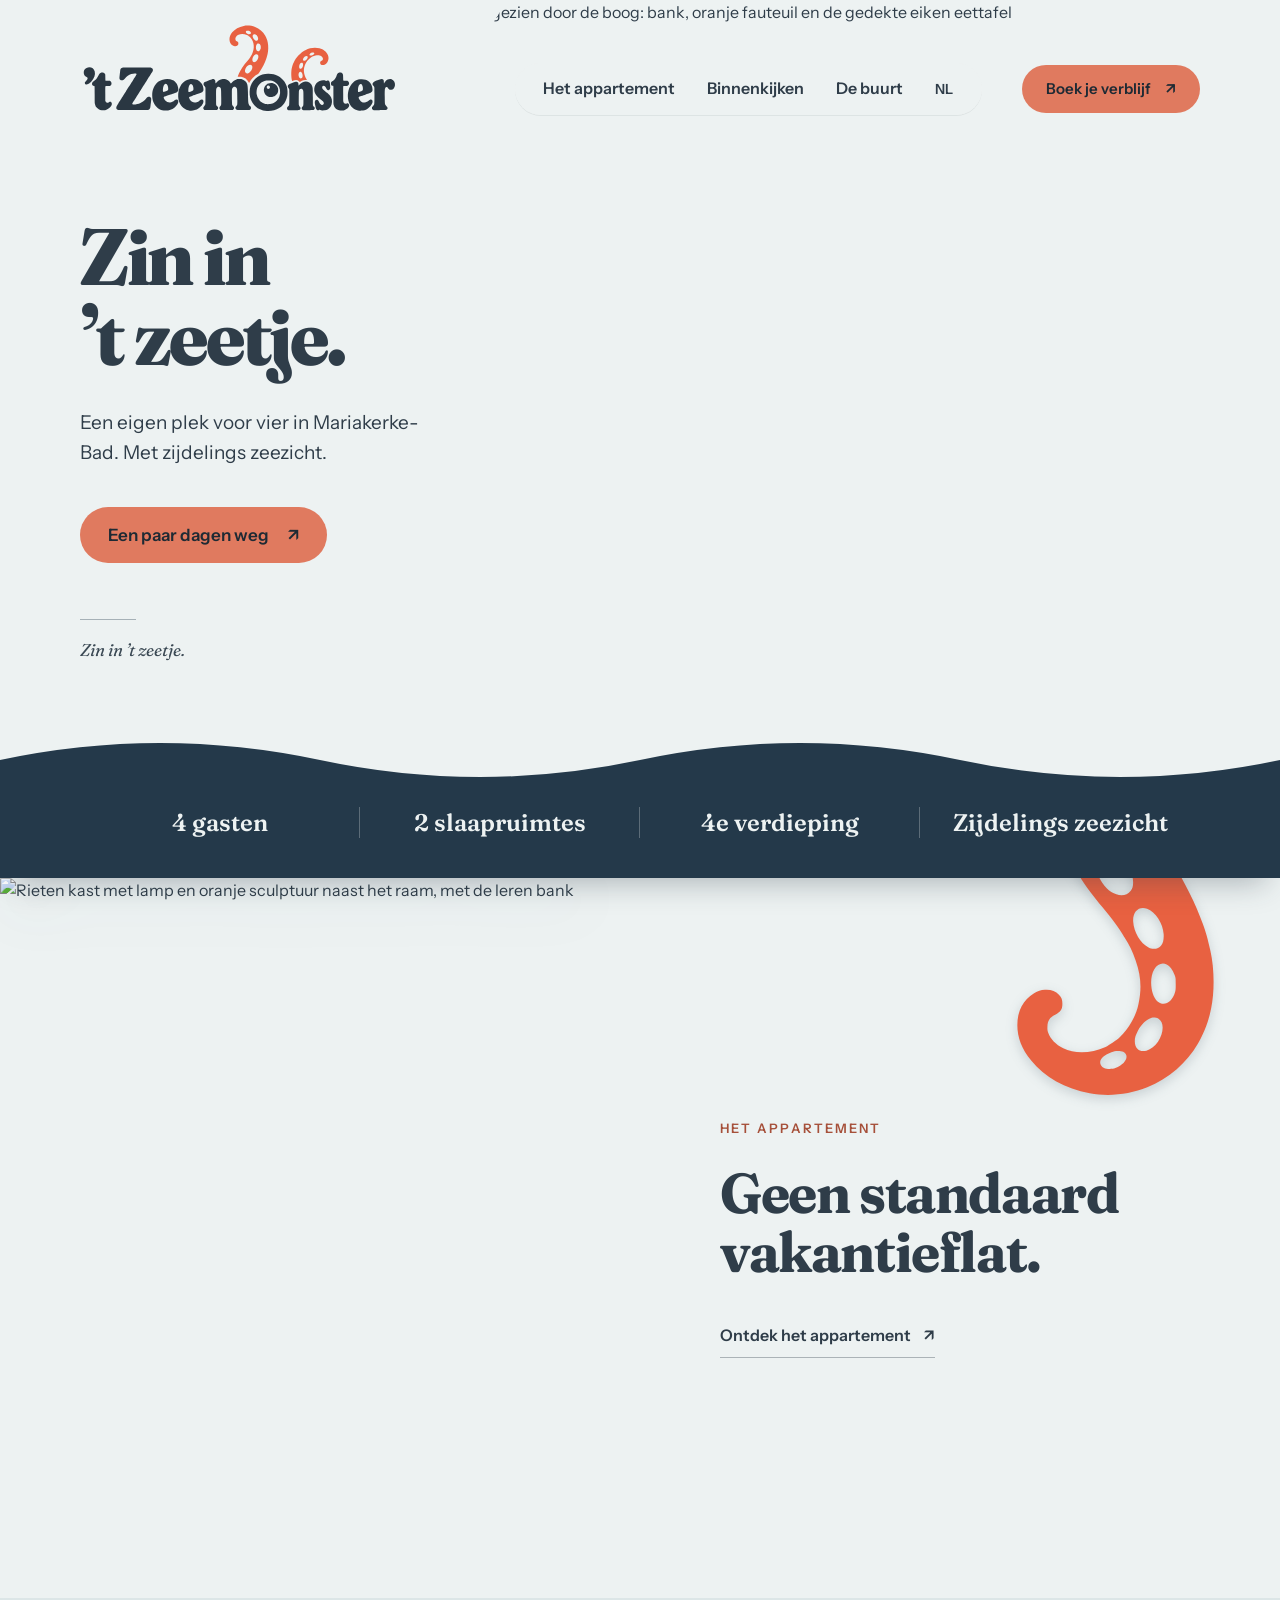
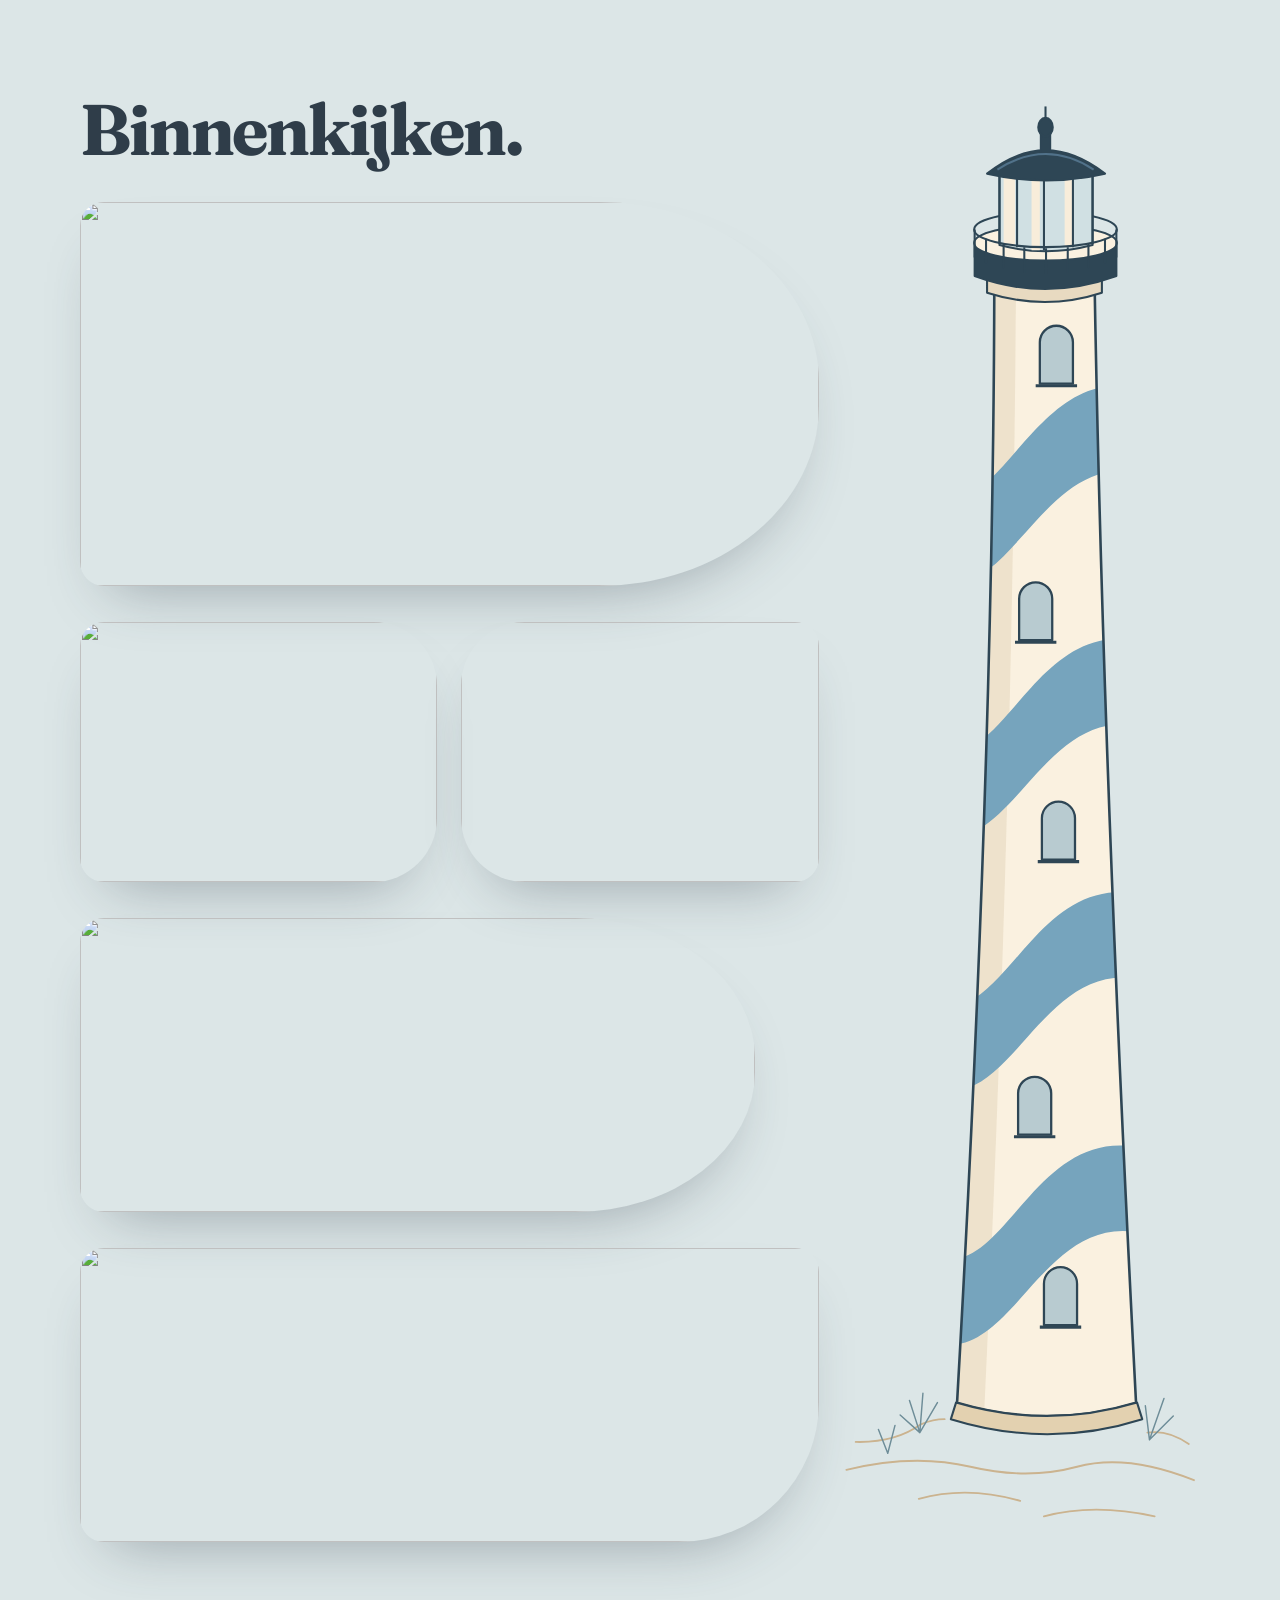
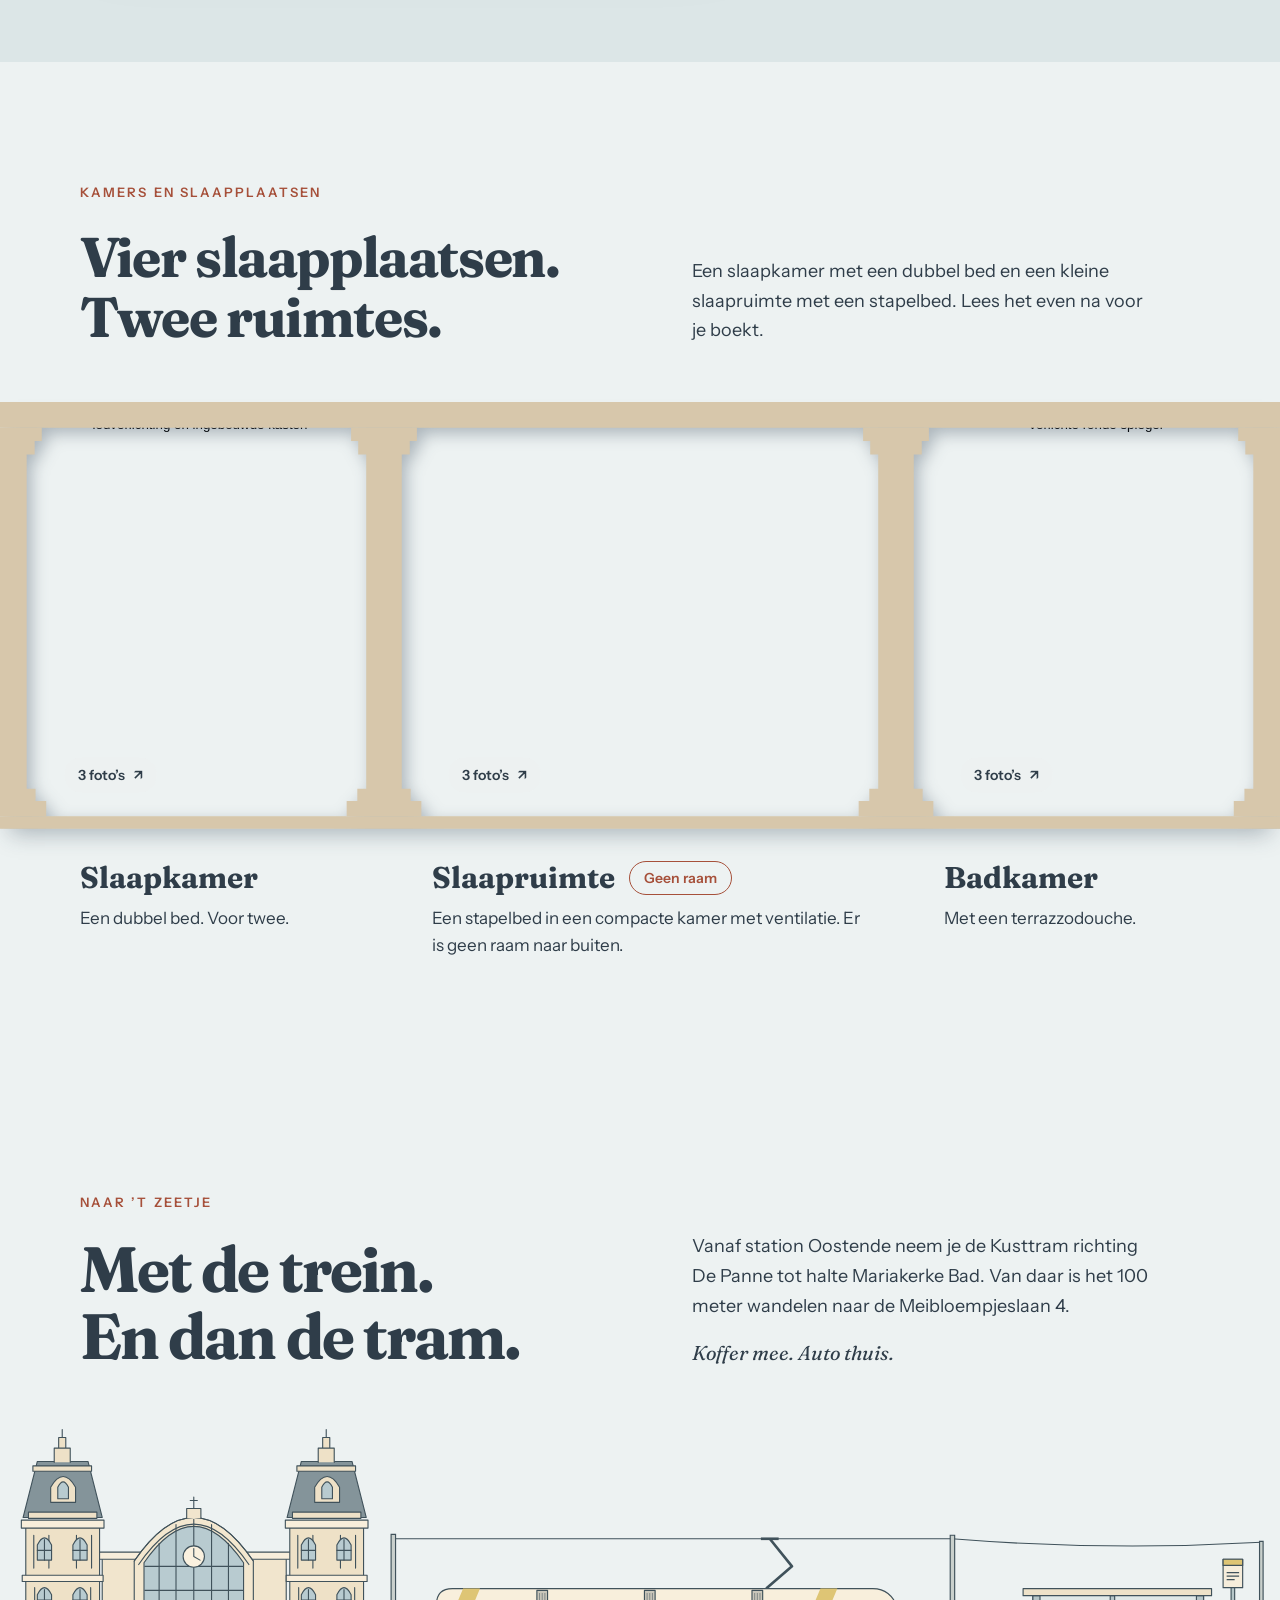
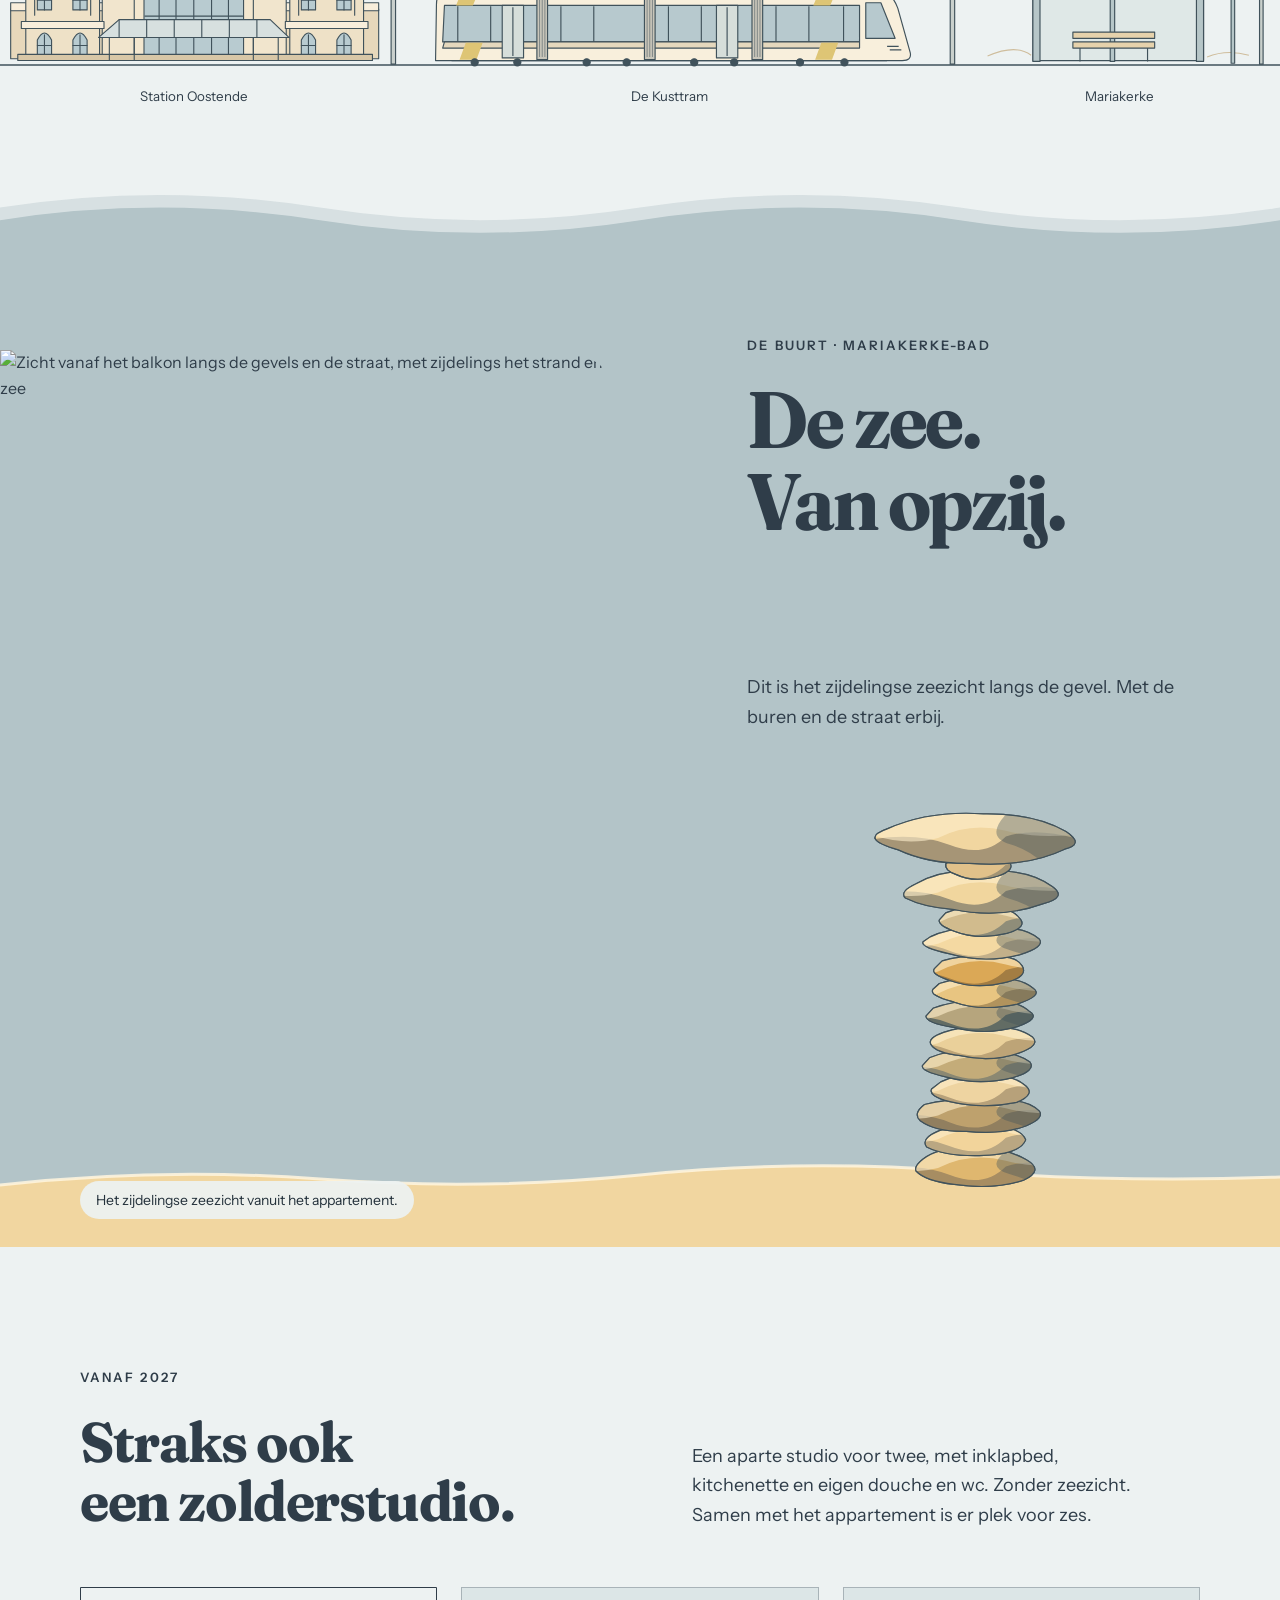
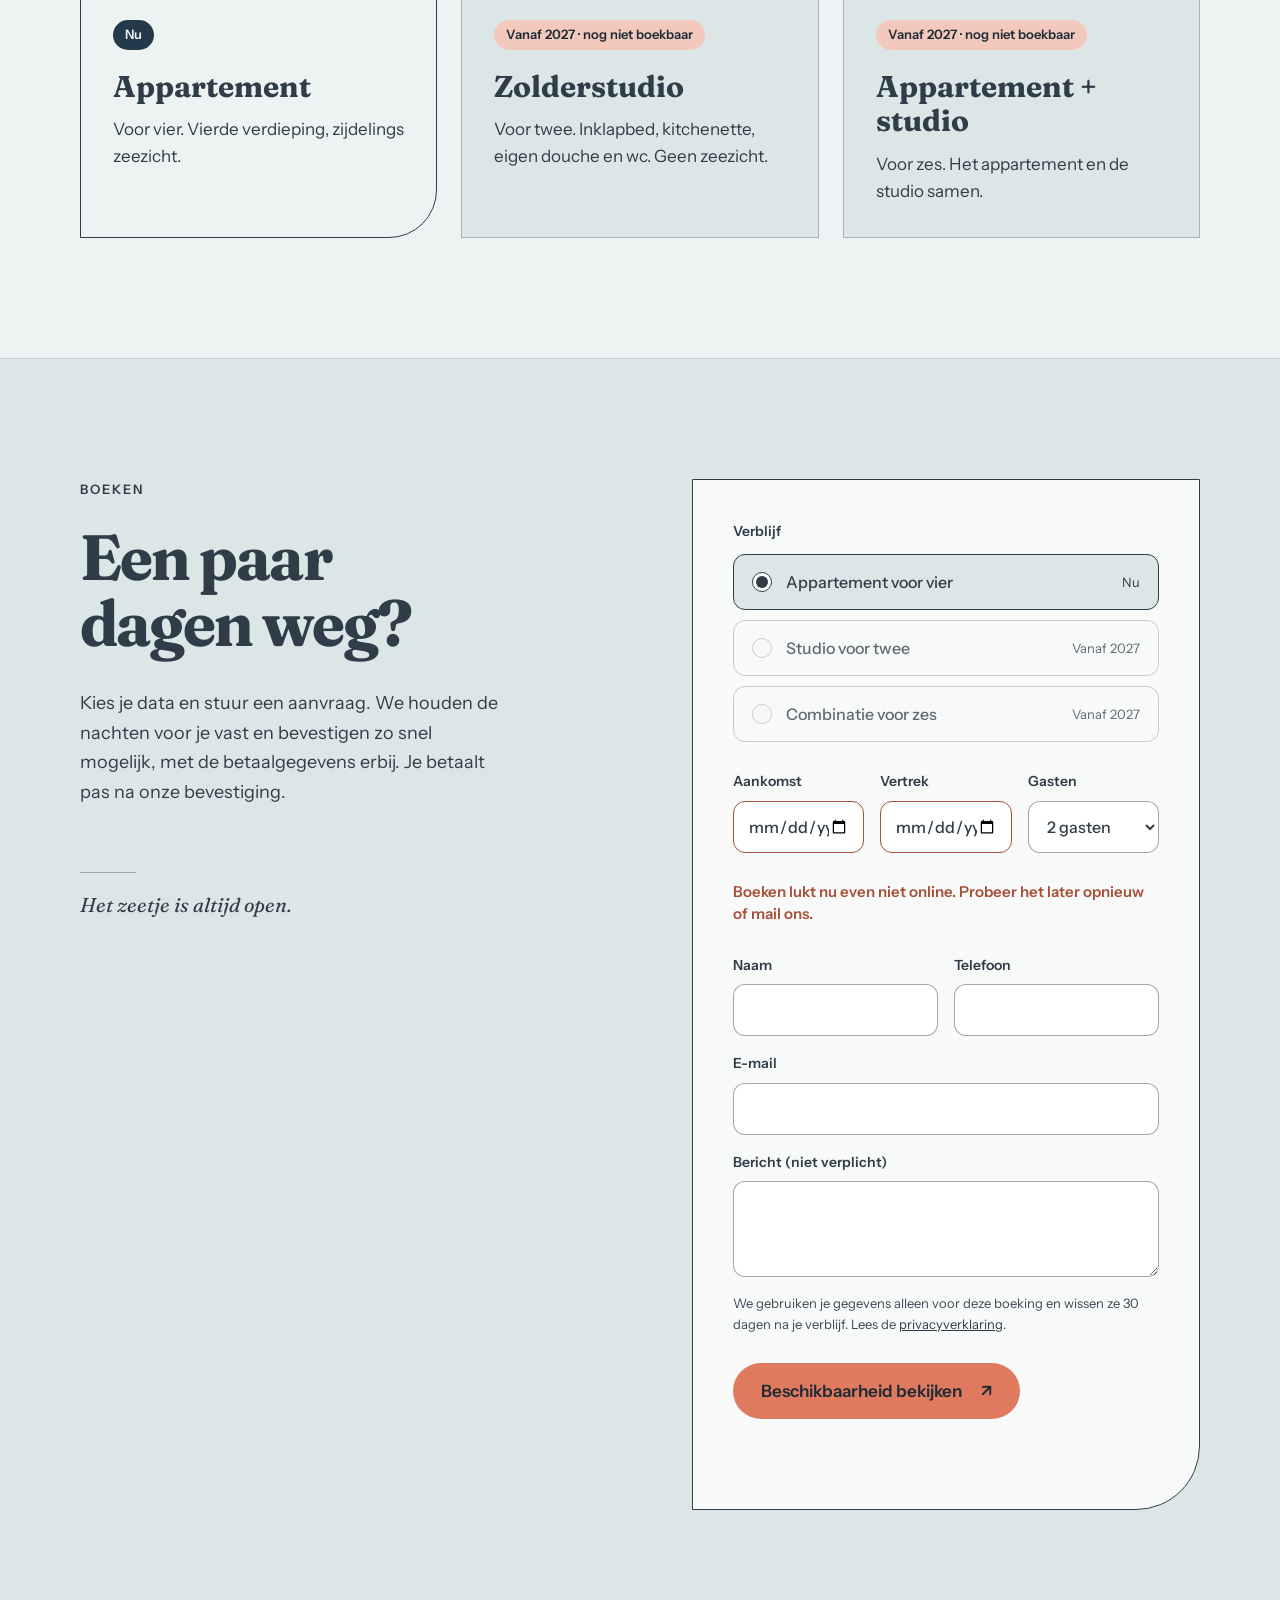
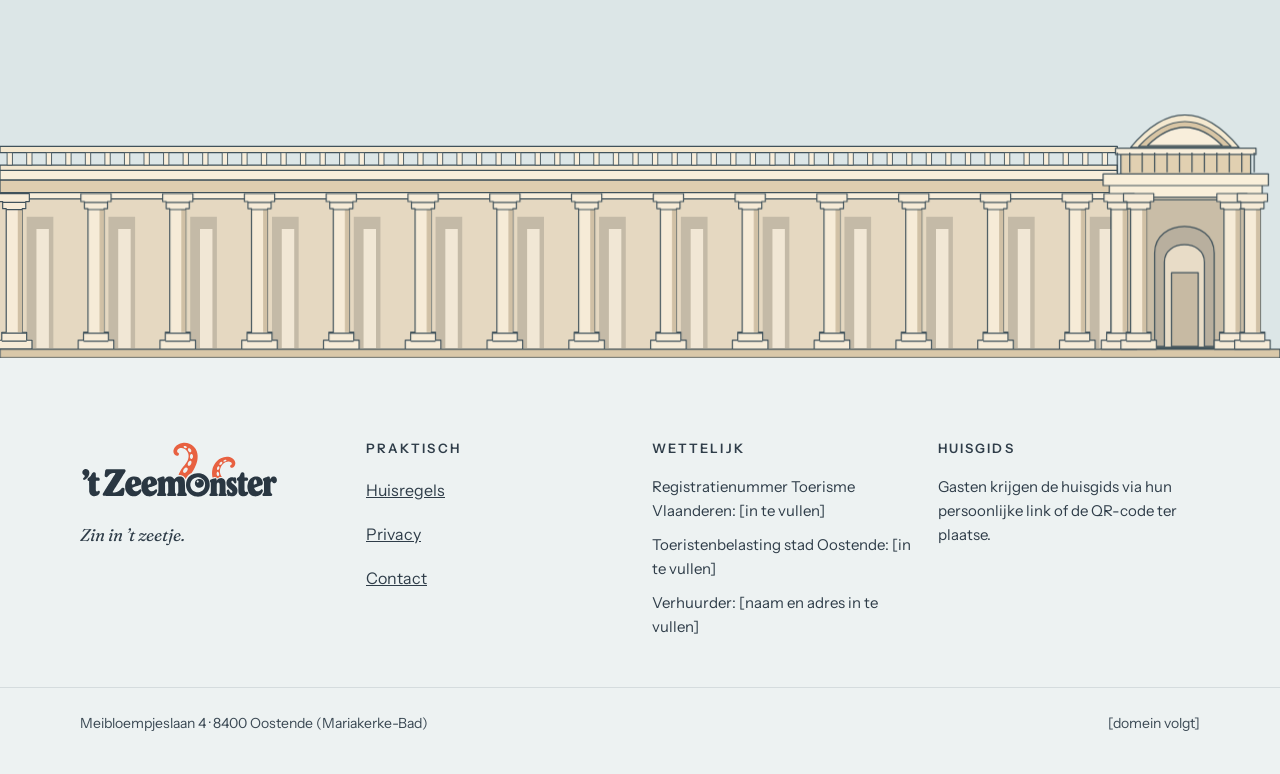
==== custom_components/gastpagina/site/index.html @ 5b937370 "feat: kanalenhub and website (v0.4) The bookings calendar becomes the single source of truth for eve" ====
<!doctype html>
<html lang="nl">
<head>
<meta charset="utf-8">
<meta name="viewport" content="width=device-width, initial-scale=1">
<title>’t Zeemonster · vakantieappartement in Mariakerke-Bad, Oostende</title>
<meta name="description" content="Een eigen plek voor vier in Mariakerke-Bad, met zijdelings zeezicht. Rechtstreeks boeken bij ’t Zeemonster.">
<link rel="icon" href="img/logo.svg" type="image/svg+xml">
<link rel="preload" href="fonts/fraunces.woff2" as="font" type="font/woff2" crossorigin>
<link rel="preload" href="fonts/instrument.woff2" as="font" type="font/woff2" crossorigin>
<link rel="stylesheet" href="css/site.css">
<script src="js/site.js" defer></script>
</head>
<body>
<div style="background: #EDF2F2; color: #2F3D49; font-family: 'Instrument Sans', 'Helvetica Neue', system-ui, sans-serif; font-size: 16px; line-height: 1.6; -webkit-font-smoothing: antialiased">
<svg width="0" height="0" style="position: absolute" aria-hidden="true"><defs><clipPath id="zm-curve" clipPathUnits="objectBoundingBox"><path d="M.15,0 H1 V1 H.47 C.33,1 .29,.85 .23,.70 C.18,.57 .08,.43 .08,.27 C.08,.15 .11,.07 .15,0Z"></path></clipPath><clipPath id="zm-curve-r" clipPathUnits="objectBoundingBox"><path d="M.85,0 H0 V1 H.53 C.67,1 .71,.85 .77,.70 C.82,.57 .92,.43 .92,.27 C.92,.15 .89,.07 .85,0Z"></path></clipPath></defs></svg>

<!-- NAVIGATIE -->
<header class="zm-wrap" style="position: relative; z-index: 3; max-width: 1440px; margin: 0 auto; box-sizing: border-box; height: 136px; padding: 0 80px; display: flex; align-items: center; justify-content: space-between; gap: 32px">
<a class="zm-logo" href="#top" aria-label="’t Zeemonster, naar boven" style="display: block; width: 320px; flex-shrink: 0"><img src="img/logo.svg" alt="’t Zeemonster" style="display: block; width: 100%; height: auto"></a>
<nav class="zm-nav" aria-label="Hoofdnavigatie" style="display: flex; align-items: center; gap: 40px; margin-top: 42px">
<div class="zm-nav-links" style="display: flex; align-items: center; gap: 32px; min-height: 52px; box-sizing: border-box; padding: 0 28px; border-radius: 999px; background: rgba(237,242,242,.94); box-shadow: 0 1px 0 rgba(47,61,73,.08); font-size: 16px; font-weight: 600">
<a href="#appartement" style="text-decoration: none">Het appartement</a>
<a href="#binnenkijken" style="text-decoration: none">Binnenkijken</a>
<a href="#buurt" style="text-decoration: none">De buurt</a>
<span aria-label="Taal: Nederlands" style="display: inline-flex; align-items: center; gap: 6px; font-size: 14px; letter-spacing: .04em">NL</span>
</div>
<a class="zm-btn" href="#boeken" style="display: inline-flex; align-items: center; gap: 14px; min-height: 48px; box-sizing: border-box; padding: 0 24px; border-radius: 999px; background: #E07A5F; color: #1E2A34; font-size: 15px; font-weight: 600; text-decoration: none; white-space: nowrap">Boek je verblijf <span aria-hidden="true">↗</span></a>
</nav>
</header>

<main id="top">
<!-- HERO -->
<section class="zm-hero" style="position: relative; max-width: 1440px; margin: -136px auto 0; min-height: 784px; display: flex; align-items: center; overflow: hidden">
<div class="zm-hero-photo zm-in" style="position: absolute; top: 0; right: 0; bottom: 0; width: 71%; clip-path: url(#zm-curve)">
<img data-spot="hero" data-mv="hero" class="zm-hero-peek zm-emerge" src="img/monster-piep.png" alt="" aria-hidden="true" style="position: absolute; z-index: 1; left: 64px; top: 50%; width: 78px; height: auto; filter: drop-shadow(0 6px 10px rgba(47,61,73,.35)); opacity: 1">
<img src="img/hero-leefruimte.jpg" alt="De leefruimte gezien door de boog: bank, oranje fauteuil en de gedekte eiken eettafel" style="display: block; width: 100%; height: 100%; object-fit: cover; object-position: 50% 58%">
</div>
<div class="zm-hero-copy zm-in2" style="position: relative; z-index: 1; width: 440px; box-sizing: content-box; padding: 136px 0 40px 80px; display: flex; flex-direction: column; align-items: flex-start">
<h1 style="margin: 0; font-family: 'Fraunces', Georgia, serif; font-variation-settings: 'SOFT' 30, 'WONK' 0; font-weight: 800; font-size: 80px; line-height: 1; letter-spacing: -0.03em; text-wrap: balance">Zin in<br>’t zeetje.</h1>
<p style="margin: 32px 0 0; max-width: 340px; font-size: 19px; line-height: 1.55; text-wrap: pretty">Een eigen plek voor vier in Mariakerke-Bad. Met zijdelings zeezicht.</p>
<a class="zm-btn" href="#boeken" style="margin-top: 40px; display: inline-flex; align-items: center; gap: 18px; min-height: 56px; box-sizing: border-box; padding: 0 28px; border-radius: 999px; background: #E07A5F; color: #1E2A34; font-size: 17px; font-weight: 600; text-decoration: none">Een paar dagen weg <span aria-hidden="true">↗</span></a>
<div style="margin-top: 56px; display: flex; flex-direction: column; gap: 16px">
<div aria-hidden="true" style="width: 56px; height: 1px; background: #24394A; opacity: .35"></div>
<p style="margin: 0; font-family: 'Fraunces', Georgia, serif; font-style: italic; font-size: 17px; color: #3B4954">Zin in ’t zeetje.</p>
</div>
</div>
</section>

<!-- FEITENRIJ -->
<div style="position: relative; z-index: 2; margin-top: -64px">
<svg aria-hidden="true" viewBox="0 0 1440 72" preserveAspectRatio="none" style="display: block; width: 100%; height: 72px; overflow: hidden"><g class="zm-wave"><path d="M0,40 Q180,6 360,40 T720,40 T1080,40 T1440,40 T1800,40 T2160,40 T2520,40 T2880,40 V72 H0 Z" fill="#24394A"></path></g></svg>
<div style="background: #24394A; color: #EDF2F2; margin-top: -1px; box-shadow: 0 18px 30px -14px rgba(47,61,73,.35)">
<ul class="zm-wrap zm-facts" aria-label="Kort" style="list-style: none; margin: 0 auto; max-width: 1440px; box-sizing: border-box; padding: 16px 80px 40px; display: grid; grid-template-columns: repeat(4, minmax(0, 1fr)); font-family: 'Fraunces', Georgia, serif; font-variation-settings: 'SOFT' 30, 'WONK' 0; font-size: 24px; font-weight: 600; line-height: 1.3">
<li style="text-align: center; border-right: 1px solid rgba(237,242,242,.28)">4 gasten</li>
<li style="text-align: center; border-right: 1px solid rgba(237,242,242,.28)">2 slaapruimtes</li>
<li style="text-align: center; border-right: 1px solid rgba(237,242,242,.28)">4e verdieping</li>
<li style="text-align: center">Zijdelings zeezicht</li>
</ul>
</div>
</div>

<!-- APPARTEMENT -->
<section id="appartement" class="zm-split" style="position: relative; max-width: 1440px; margin: 0 auto; min-height: 720px; display: flex; align-items: center; justify-content: flex-end; overflow: hidden">
<svg class="zm-tent" aria-hidden="true" viewBox="559.5 26.2 148.2 220.9" style="position: absolute; z-index: 1; top: -78px; right: 64px; width: 200px; height: auto; overflow: visible; filter: drop-shadow(0 4px 6px rgba(36,57,74,.18))"><g transform="translate(0 273.3) scale(1 -1)"><path fill="#E86141" fill-rule="evenodd" d="M632.39 243.29C626.74 232.04 616.60 224.53 604.12 222.37C601.84 221.97 594.23 221.81 592.96 222.13C592.54 222.23 592.19 222.15 591.93 221.89C590.80 220.76 597.46 205.71 603.70 195.25C609.61 185.37 614.73 178.28 624.38 166.62C630.01 159.83 635.94 151.85 638.25 148.00C639.12 146.56 640.13 144.92 640.51 144.36C643.26 140.33 645.87 134.83 648.16 128.25C652.11 116.89 652.72 107.62 650.26 95.88C648.37 86.81 643.33 77.89 636.36 71.27C634.22 69.24 628.51 65.34 625.88 64.11C615.35 59.20 603.06 58.81 594.51 63.10C588.96 65.89 584.89 70.11 583.36 74.63C582.76 76.42 582.70 76.90 582.80 79.25C582.99 83.74 584.44 85.96 588.51 88.01C592.61 90.06 593.87 91.98 593.87 96.12C593.88 99.14 593.32 100.57 591.30 102.78C588.80 105.51 585.52 106.67 580.94 106.44C577.74 106.27 575.81 105.68 572.89 103.95C564.84 99.17 560.50 90.87 560.50 80.23C560.50 71.06 563.76 62.72 570.77 54.00C580.75 41.57 595.89 33.11 614.12 29.77C628.12 27.22 643.49 28.80 656.75 34.17C672.59 40.58 686.20 52.28 694.24 66.39C699.33 75.33 702.11 82.74 704.12 92.75C706.74 105.79 706.48 122.70 703.47 135.85C701.28 145.38 700.37 148.58 697.83 155.61C692.39 170.67 685.56 184.41 674.51 202.50C669.28 211.07 670.07 210.16 666.09 212.24C655.93 217.57 648.65 224.00 641.07 234.38C639.25 236.86 638.43 238.22 635.39 243.81C634.12 246.15 633.80 246.09 632.39 243.29ZM631.45 208.50C634.51 207.30 636.56 205.73 639.02 202.68C644.27 196.18 646.31 191.50 646.29 186.00C646.27 183.10 645.86 181.65 644.54 179.90C639.81 173.63 629.27 176.57 623.41 185.79C619.54 191.88 617.83 198.07 618.78 202.55C620.03 208.45 625.27 210.90 631.45 208.50ZM656.61 166.51C662.78 164.38 668.44 155.68 668.92 147.58C669.33 140.73 666.72 136.91 661.61 136.88C659.78 136.88 659.43 136.96 657.72 137.80C651.73 140.76 646.81 149.05 646.33 157.00C645.88 164.34 650.50 168.61 656.61 166.51ZM671.16 125.26C673.52 124.22 675.50 121.57 677.03 117.38C677.84 115.16 677.85 115.06 677.86 110.75C677.87 107.15 677.79 106.09 677.40 104.75C675.11 96.97 669.22 93.82 664.40 97.79C659.39 101.92 657.99 115.08 661.88 121.50C664.23 125.38 667.68 126.78 671.16 125.26ZM664.87 85.14C672.32 80.78 666.14 63.990 656.12 61.38C650.93 60.03 647.20 63.35 647.56 68.98C647.71 71.29 648.12 72.54 649.94 76.25C652.16 80.77 656.51 84.86 660.07 85.77C661.50 86.14 663.65 85.86 664.87 85.14ZM638.94 60.53C644.01 57.94 640.89 51.49 633.12 48.50C630.77 47.59 626.65 47.62 624.72 48.57C620.98 50.40 620.91 54.49 624.57 57.22C626.79 58.88 631.03 60.69 633.62 61.09C635.21 61.33 637.93 61.05 638.94 60.53Z"></path></g></svg>
<figure class="zm-split-photo" style="position: absolute; top: 0; left: 0; bottom: 0; width: 62%; margin: 0; filter: drop-shadow(16px 8px 28px rgba(47,61,73,.22))">
<img src="img/appartement-rieten-kast.jpg" alt="Rieten kast met lamp en oranje sculptuur naast het raam, met de leren bank" style="display: block; width: 100%; height: 100%; object-fit: cover; object-position: 30% 50%; clip-path: url(#zm-curve-r)">
</figure>
<div class="zm-split-copy" style="position: relative; z-index: 1; width: 480px; box-sizing: content-box; padding: 120px 80px 120px 0; display: flex; flex-direction: column; align-items: flex-start">
<p style="margin: 0 0 24px; font-size: 13px; font-weight: 600; letter-spacing: .16em; text-transform: uppercase; color: #A6503A">Het appartement</p>
<h2 style="margin: 0; font-family: 'Fraunces', Georgia, serif; font-variation-settings: 'SOFT' 30, 'WONK' 0; font-weight: 700; font-size: 56px; line-height: 1.06; letter-spacing: -0.025em">Geen standaard<br>vakantieflat.</h2>
<a class="zm-link" href="#slapen" style="margin-top: 32px; display: inline-flex; align-items: center; gap: 12px; min-height: 44px; font-size: 16px; font-weight: 600; text-decoration: none; border-bottom: 1px solid rgba(47,61,73,.35)">Ontdek het appartement <span aria-hidden="true">↗</span></a>
</div>
</section>

<!-- BINNENKIJKEN -->
<section id="binnenkijken" style="position: relative; background: #DCE6E7">
<div class="zm-wrap" style="max-width: 1440px; margin: 0 auto; box-sizing: border-box; padding: 96px 80px 120px">
<div class="zm-g12" style="display: grid; grid-template-columns: repeat(12, minmax(0, 1fr)); gap: 24px; align-items: start">
<div style="grid-column: span 8; display: flex; flex-direction: column; gap: 36px">
<h2 style="margin: 0; font-family: 'Fraunces', Georgia, serif; font-variation-settings: 'SOFT' 30, 'WONK' 0; font-weight: 700; font-size: min(80px, 5.6vw); line-height: 1; letter-spacing: -0.03em">Binnenkijken.</h2>
<figure style="margin: 0;">
<button type="button" class="zm-ph" data-set="gal" data-photo="0" aria-label="Open de volledige foto: Aan tafel, met de keuken erbij" style="display: block; width: 100%; padding: 0; border: 0; background: none; cursor: zoom-in; overflow: hidden; border-radius: 24px 220px 220px 24px / 24px 180px 180px 24px; box-shadow: 0 30px 60px -30px rgba(47,61,73,.4)"><img src="img/tafel-keuken.jpg" alt="" loading="lazy" style="display: block; width: 100%; height: min(432px, 30vw); object-fit: cover; object-position: 50% 55%"></button>
</figure>
<div class="zm-two" style="display: grid; grid-template-columns: repeat(2, minmax(0, 1fr)); gap: 24px">
<figure style="margin: 0;">
<button type="button" class="zm-ph" data-set="gal" data-photo="2" aria-label="Open de volledige foto: De zithoek, met de oranje fauteuil" style="display: block; width: 100%; padding: 0; border: 0; background: none; cursor: zoom-in; overflow: hidden; border-radius: 24px 64px 64px 24px; box-shadow: 0 30px 60px -30px rgba(47,61,73,.4)"><img src="img/zithoek.jpg" alt="" loading="lazy" style="display: block; width: 100%; height: min(292px, 20.3vw); object-fit: cover; object-position: 35% 60%"></button>
</figure>
<figure style="margin: 0;">
<button type="button" class="zm-ph" data-set="gal" data-photo="1" aria-label="Open de volledige foto: Het kookeiland" style="display: block; width: 100%; padding: 0; border: 0; background: none; cursor: zoom-in; overflow: hidden; border-radius: 64px 24px 24px 64px; box-shadow: 0 30px 60px -30px rgba(47,61,73,.4)"><img src="img/kookeiland.jpg" alt="" loading="lazy" style="display: block; width: 100%; height: min(292px, 20.3vw); object-fit: cover; object-position: 50% 60%"></button>
</figure>
</div>
<figure style="margin: 0;margin-right: 64px">
<button type="button" class="zm-ph" data-set="gal" data-photo="3" aria-label="Open de volledige foto: Het duin staat op de tv. Niet achter het raam." style="display: block; width: 100%; padding: 0; border: 0; background: none; cursor: zoom-in; overflow: hidden; border-radius: 24px 180px 180px 24px / 24px 140px 140px 24px; box-shadow: 0 30px 60px -30px rgba(47,61,73,.4)"><img src="img/tv-duin.jpg" alt="" loading="lazy" style="display: block; width: 100%; height: min(332px, 23vw); object-fit: cover; object-position: 45% 55%"></button>
</figure>
<figure style="margin: 0;">
<button type="button" class="zm-ph" data-set="gal" data-photo="4" aria-label="Open de volledige foto: De leefruimte in één keer" style="display: block; width: 100%; padding: 0; border: 0; background: none; cursor: zoom-in; overflow: hidden; border-radius: 24px 24px 140px 24px; box-shadow: 0 30px 60px -30px rgba(47,61,73,.4)"><img src="img/leefruimte.jpg" alt="" loading="lazy" style="display: block; width: 100%; height: min(332px, 23vw); object-fit: cover; object-position: 50% 60%"></button>
</figure>
</div>
<div class="zm-nelle" data-spot="nelle" style="grid-column: 9 / span 4; width: 100%; align-self: stretch; display: flex; justify-content: center">
<svg viewBox="0 0 360 1400" role="img" aria-labelledby="ln-t ln-d" style="display: block; height: 100%; width: auto; max-width: none; flex-shrink: 0">
<title id="ln-t">Lange Nelle met een piepend Zeemonster</title>
<desc id="ln-d">Een geïllustreerde ivoorwitte vuurtoren met blauwe golvende banden. Een monster zonder tentakels piept afwisselend op vier hoogtes achter de toren vandaan.</desc>
<defs>
<path id="ln-shaft" d="M154 186Q153 650 118 1265Q206 1291 291 1265Q259 650 251 186Z"></path>
<clipPath id="ln-win-0"><path d="M198.0 280.0V240.0a16.0 16.0 0 0 1 32 0V280.0z"></path></clipPath><clipPath id="ln-win-1"><path d="M178.0 528.0V488.0a16.0 16.0 0 0 1 32 0V528.0z"></path></clipPath><clipPath id="ln-win-2"><path d="M200.0 740.0V700.0a16.0 16.0 0 0 1 32 0V740.0z"></path></clipPath><clipPath id="ln-win-3"><path d="M177.0 1006.0V966.0a16.0 16.0 0 0 1 32 0V1006.0z"></path></clipPath><clipPath id="ln-win-4"><path d="M202.0 1190.0V1150.0a16.0 16.0 0 0 1 32 0V1190.0z"></path></clipPath><clipPath id="ln-towerclip"><use href="#ln-shaft"></use></clipPath>
<g id="ln-monster"><path d="M-23 25c-9-14-8-35 4-46C-6-32 14-29 25-17c11 13 10 31 3 43-8 6-13-2-20 1-7 3-11-3-18-1-5 3-10 3-13-1z" fill="#2e414c"></path><g class="ln-eye"><ellipse cx="-8" cy="-5" rx="9" ry="11" fill="#f8f0e1"></ellipse><ellipse cx="12" cy="-7" rx="9.5" ry="11.5" fill="#f8f0e1"></ellipse><ellipse cx="-4" cy="-4" rx="3.8" ry="5.2" fill="#2e414c"></ellipse><ellipse cx="16" cy="-6" rx="3.8" ry="5.2" fill="#2e414c"></ellipse><circle cx="-3" cy="-6" r="1.3" fill="white"></circle><circle cx="17" cy="-8" r="1.3" fill="white"></circle></g></g>
</defs>
<use href="#ln-shaft" fill="#faf1e0"></use>
<g clip-path="url(#ln-towerclip)">
<path d="M148 180Q149 700 117 1280h27Q172 690 175 180Z" fill="#e9dbc2" opacity=".65"></path>
<path d="M100 390C162 408 191 272 285 282L290 365C200 352 171 488 100 473Z" fill="#76a4bd"></path><path d="M100 635C162 653 191 517 285 527L290 610C200 597 171 733 100 718Z" fill="#76a4bd"></path><path d="M100 880C162 898 191 762 285 772L290 855C200 842 171 978 100 963Z" fill="#76a4bd"></path><path d="M100 1125C162 1143 191 1007 285 1017L290 1100C200 1087 171 1223 100 1208Z" fill="#76a4bd"></path></g>
<use href="#ln-shaft" fill="none" stroke="#2e4655" stroke-width="2.5"></use>
<g><path d="M198.0 280.0V240.0a16.0 16.0 0 0 1 32 0V280.0z" fill="#b8cbd0"></path><path d="M178.0 528.0V488.0a16.0 16.0 0 0 1 32 0V528.0z" fill="#b8cbd0"></path><path d="M200.0 740.0V700.0a16.0 16.0 0 0 1 32 0V740.0z" fill="#b8cbd0"></path><path d="M177.0 1006.0V966.0a16.0 16.0 0 0 1 32 0V1006.0z" fill="#b8cbd0"></path><path d="M202.0 1190.0V1150.0a16.0 16.0 0 0 1 32 0V1190.0z" fill="#b8cbd0"></path></g><g data-mv="nelle" style="opacity: 0"><g clip-path="url(#ln-win-0)"><g transform="translate(214 278.0)"><g class="ln-wpeek ln-w0"><g transform="translate(0 -14) scale(.5)"><use href="#ln-monster"></use></g></g></g></g><g clip-path="url(#ln-win-1)"><g transform="translate(194 526.0)"><g class="ln-wpeek ln-w1"><g transform="translate(0 -14) scale(.5)"><use href="#ln-monster"></use></g></g></g></g><g clip-path="url(#ln-win-2)"><g transform="translate(216 738.0)"><g class="ln-wpeek ln-w2"><g transform="translate(0 -14) scale(.5)"><use href="#ln-monster"></use></g></g></g></g><g clip-path="url(#ln-win-3)"><g transform="translate(193 1004.0)"><g class="ln-wpeek ln-w3"><g transform="translate(0 -14) scale(.5)"><use href="#ln-monster"></use></g></g></g></g><g clip-path="url(#ln-win-4)"><g transform="translate(218 1188.0)"><g class="ln-wpeek ln-w4"><g transform="translate(0 -14) scale(.5)"><use href="#ln-monster"></use></g></g></g></g></g><g fill="none" stroke="#2e4655" stroke-width="2.2" stroke-linejoin="round"><path d="M198.0 280.0V240.0a16.0 16.0 0 0 1 32 0V280.0z"></path><path d="M194.0 282.0h40" stroke-width="3"></path><path d="M178.0 528.0V488.0a16.0 16.0 0 0 1 32 0V528.0z"></path><path d="M174.0 530.0h40" stroke-width="3"></path><path d="M200.0 740.0V700.0a16.0 16.0 0 0 1 32 0V740.0z"></path><path d="M196.0 742.0h40" stroke-width="3"></path><path d="M177.0 1006.0V966.0a16.0 16.0 0 0 1 32 0V1006.0z"></path><path d="M173.0 1008.0h40" stroke-width="3"></path><path d="M202.0 1190.0V1150.0a16.0 16.0 0 0 1 32 0V1190.0z"></path><path d="M198.0 1192.0h40" stroke-width="3"></path></g>
<g stroke="#2e4655" stroke-width="2" stroke-linejoin="round">
<path d="M147 177Q203 195 258 177v15q-55 18-111 0Z" fill="#e8dac1"></path>
<path d="M135 147Q204 164 272 147v29q-69 25-137 0Z" fill="#2e4655"></path>
<ellipse cx="203.5" cy="144" rx="69" ry="17" fill="#faf1e0"></ellipse>
<path d="M159 77h90v69q-45 12-90 0z" fill="#d0e0e3"></path>
<path d="M163 80h11v66h-11zM190 80h8v71h-8zM222 80h8v68h-8z" fill="#f8edda" stroke="none"></path>
<path d="M159 78v67M176 78v70M202 78v73M230 78v70M249 78v67" fill="none"></path>
<path d="M147 77Q203 32 261 77q-57 13-114 0Z" fill="#2e4655"></path>
<path d="M157 73Q204 43 250 73" fill="none" stroke="#51728a"></path>
<path d="M199 57V37h9v20" fill="#2e4655"></path>
<ellipse cx="203.5" cy="32" rx="7" ry="9" fill="#2e4655"></ellipse>
<path d="M203.5 24V12" fill="none"></path>
<path d="M134.5 131a69 17 0 0 0 138 0M134.5 131A69 17 0 0 1 159 118M249 118.2A69 17 0 0 1 272.5 131" fill="none"></path><path d="M135 131v27M146 140v24M163 145v24M183 148v25M204 149v25M225 148v25M245 145v24M261 140v24M272 131v27" fill="none"></path>
<path d="M117 1265q88 26 175 0l5 16q-91 29-185 0z" fill="#e3d1b0"></path>
</g>
<g fill="none" stroke="#cbb38f" stroke-width="1.8" stroke-linecap="round">
<path d="M20 1303q38 1 63-17q12-5 23-5M302 1294q20-3 40 11M11 1330q65-16 120-3t103 0 113 13M81 1358q47-13 98 2M202 1375q48-13 107 0"></path>
</g>
<g fill="none" stroke="#6e8d98" stroke-width="1.4" stroke-linecap="round">
<path d="M82 1294l-10-31m10 31 3-38m-3 38 17-29m-17 29-19-17M304 1301l-4-33m4 33 14-40m-14 40 23-23M51 1314l-9-23m9 23 7-27"></path>
</g>
</svg>
</div>
</div>
</div>
<div class="zm-viewer" role="dialog" aria-modal="true" aria-label="Fotoviewer" hidden style="position: fixed; inset: 0; z-index: 50; background: rgba(36,47,57,.96); color: #EDF2F2; display: flex; flex-direction: column; box-sizing: border-box; padding: 32px 80px 40px; gap: 20px">
<div style="display: flex; justify-content: space-between; align-items: center; gap: 16px">
<p data-viewer="n" style="margin: 0; font-size: 14px; letter-spacing: .04em"></p>
<button type="button" data-viewer="close" style="min-height: 44px; padding: 0 20px; border: 1px solid rgba(237,242,242,.5); border-radius: 999px; background: transparent; color: #EDF2F2; font: 600 14px 'Instrument Sans', system-ui, sans-serif; cursor: pointer">Sluiten ✕</button>
</div>
<div style="flex: 1; min-height: 0; display: flex; align-items: center; justify-content: center">
<img data-viewer="img" src="data:," alt="" style="display: block; max-width: 100%; max-height: 100%; object-fit: contain">
</div>
<div style="display: flex; justify-content: space-between; align-items: center; gap: 16px">
<button type="button" data-viewer="prev" aria-label="Vorige foto" style="min-width: 44px; min-height: 44px; border: 1px solid rgba(237,242,242,.5); border-radius: 999px; background: transparent; color: #EDF2F2; font-size: 18px; cursor: pointer">←</button>
<p data-viewer="cap" style="margin: 0; font-family: 'Fraunces', Georgia, serif; font-size: 20px; text-align: center"></p>
<button type="button" data-viewer="next" aria-label="Volgende foto" style="min-width: 44px; min-height: 44px; border: 1px solid rgba(237,242,242,.5); border-radius: 999px; background: transparent; color: #EDF2F2; font-size: 18px; cursor: pointer">→</button>
</div>
</div>
</section>

<!-- SLAPEN -->
<section id="slapen" class="zm-wrap" style="max-width: 1440px; margin: 0 auto; box-sizing: border-box; padding: 120px 80px">
<div style="display: grid; grid-template-columns: repeat(auto-fit, minmax(min(400px, 100%), 1fr)); gap: 24px 104px; align-items: end; margin-bottom: 56px">
<div>
<p style="margin: 0 0 24px; font-size: 13px; font-weight: 600; letter-spacing: .16em; text-transform: uppercase; color: #A6503A">Kamers en slaapplaatsen</p>
<h2 style="margin: 0; font-family: 'Fraunces', Georgia, serif; font-variation-settings: 'SOFT' 30, 'WONK' 0; font-weight: 700; font-size: 56px; line-height: 1.06; letter-spacing: -0.025em">Vier slaapplaatsen.<br>Twee ruimtes.</h2>
</div>
<p style="margin: 0; max-width: 460px; font-size: 18px; line-height: 1.65">Een slaapkamer met een dubbel bed en een kleine slaapruimte met een stapelbed. Lees het even na voor je boekt.</p>
</div>
<div class="zm-kamerfotos" style="position: relative; margin: 0 calc(50% - 50vw); display: grid; grid-template-columns: 3fr 4fr 3fr; aspect-ratio: 3 / 1; overflow: hidden; box-shadow: 0 14px 22px -10px rgba(36,57,74,.35)">
<button type="button" class="zm-ph" data-set="slaap" data-photo="0" aria-label="Bekijk de foto's van de slaapkamer (3)" style="position: relative; display: block; width: 100%; height: 100%; min-width: 0; padding: 0; border: 0; background: none; cursor: zoom-in; overflow: hidden"><img src="img/slaapkamer-1.jpg" alt="Dubbel bed voor een roze, golvend hoofdbord met ledverlichting en ingebouwde kasten" loading="lazy" style="display: block; width: 100%; height: 100%; object-fit: cover; object-position: 50% 45%"><span style="position: absolute; left: 64px; bottom: 36px; display: inline-flex; align-items: center; gap: 8px; min-height: 36px; padding: 0 14px; border-radius: 999px; background: rgba(237,242,242,.94); color: #2F3D49; font: 600 14px 'Instrument Sans', system-ui, sans-serif">3 foto’s <span aria-hidden="true">↗</span></span></button>
<button type="button" class="zm-ph" data-set="ruimte" data-photo="0" aria-label="Bekijk de foto's van de slaapruimte (3)" style="position: relative; display: block; width: 100%; height: 100%; min-width: 0; padding: 0; border: 0; background: none; cursor: zoom-in; overflow: hidden"><img src="img/slaapruimte-1.jpg" alt="Grenen stapelbed met blauw-wit geruit beddengoed in een lichtblauwe kamer" loading="lazy" style="display: block; width: 100%; height: 100%; object-fit: cover; object-position: 50% 55%"><span style="position: absolute; left: 64px; bottom: 36px; display: inline-flex; align-items: center; gap: 8px; min-height: 36px; padding: 0 14px; border-radius: 999px; background: rgba(237,242,242,.94); color: #2F3D49; font: 600 14px 'Instrument Sans', system-ui, sans-serif">3 foto’s <span aria-hidden="true">↗</span></span></button>
<button type="button" class="zm-ph" data-set="bad" data-photo="0" aria-label="Bekijk de foto's van de badkamer (3)" style="position: relative; display: block; width: 100%; height: 100%; min-width: 0; padding: 0; border: 0; background: none; cursor: zoom-in; overflow: hidden"><img src="img/badkamer-1.jpg" alt="Waskom op een eiken meubel voor terracotta tegels en een verlichte ronde spiegel" loading="lazy" style="display: block; width: 100%; height: 100%; object-fit: cover; object-position: 50% 62%"><span style="position: absolute; left: 64px; bottom: 36px; display: inline-flex; align-items: center; gap: 8px; min-height: 36px; padding: 0 14px; border-radius: 999px; background: rgba(237,242,242,.94); color: #2F3D49; font: 600 14px 'Instrument Sans', system-ui, sans-serif">3 foto’s <span aria-hidden="true">↗</span></span></button>
<svg class="zm-pilaren" aria-hidden="true" viewBox="0 0 1440 480" preserveAspectRatio="none" style="position: absolute; inset: 0; width: 100%; height: 100%; pointer-events: none; filter: drop-shadow(5px 6px 8px rgba(36,57,74,.32))"><g fill="#D7C7AB"><path d="M0 0h1440v29H0zM0 466h1440v14H0z"></path><path d="M-27 29h74v15h-8v15h-9v376h10v14h12v17h-84v-17h12v-14h10V59h-9V44h-8z"></path><path d="M395 29h74v15h-8v15h-9v376h10v14h12v17h-84v-17h12v-14h10V59h-9V44h-8z"></path><path d="M971 29h74v15h-8v15h-9v376h10v14h12v17h-84v-17h12v-14h10V59h-9V44h-8z"></path><path d="M1393 29h74v15h-8v15h-9v376h10v14h12v17h-84v-17h12v-14h10V59h-9V44h-8z"></path></g></svg>
</div>
<div class="zm-col-txt" style="margin: 32px calc(50% - 50vw) 0; display: grid; grid-template-columns: 3fr 4fr 3fr; column-gap: 0">
<div style="grid-column: 1; display: flex; flex-direction: column; gap: 10px; padding: 0 24px 0 80px">
<h3 style="margin: 0; font-family: 'Fraunces', Georgia, serif; font-variation-settings: 'SOFT' 30, 'WONK' 0; font-weight: 700; font-size: 30px; line-height: 1.15">Slaapkamer</h3>
<p style="margin: 0; font-size: 17px">Een dubbel bed. Voor twee.</p>
</div>
<div style="grid-column: 2; display: flex; flex-direction: column; gap: 10px; padding: 0 24px 0 48px">
<div style="display: flex; align-items: center; gap: 14px; flex-wrap: wrap">
<h3 style="margin: 0; font-family: 'Fraunces', Georgia, serif; font-variation-settings: 'SOFT' 30, 'WONK' 0; font-weight: 700; font-size: 30px; line-height: 1.15">Slaapruimte</h3>
<span style="display: inline-flex; align-items: center; min-height: 32px; padding: 0 14px; border: 1.5px solid #A6503A; border-radius: 999px; color: #A6503A; font-size: 14px; font-weight: 600">Geen raam</span>
</div>
<p style="margin: 0; font-size: 17px">Een stapelbed in een compacte kamer met ventilatie. Er is geen raam naar buiten.</p>
</div>
<div style="grid-column: 3; display: flex; flex-direction: column; gap: 10px; padding: 0 24px 0 48px">
<h3 style="margin: 0; font-family: 'Fraunces', Georgia, serif; font-variation-settings: 'SOFT' 30, 'WONK' 0; font-weight: 700; font-size: 30px; line-height: 1.15">Badkamer</h3>
<p style="margin: 0; font-size: 17px">Met een terrazzodouche.</p>
</div>
</div>
</section>

<!-- BEREIKBAAR -->
<section id="bereikbaar" style="background: #EDF2F2">
<div class="zm-wrap" style="max-width: 1440px; margin: 0 auto; box-sizing: border-box; padding: 112px 80px 0; display: grid; grid-template-columns: repeat(auto-fit, minmax(min(420px, 100%), 1fr)); gap: 24px 104px; align-items: end">
<div>
<p style="margin: 0 0 24px; font-size: 13px; font-weight: 600; letter-spacing: .16em; text-transform: uppercase; color: #A6503A">Naar ’t zeetje</p>
<h2 style="margin: 0; font-family: 'Fraunces', Georgia, serif; font-variation-settings: 'SOFT' 30, 'WONK' 0; font-weight: 700; font-size: 64px; line-height: 1.04; letter-spacing: -0.03em">Met de trein.<br>En dan de tram.</h2>
</div>
<div style="display: flex; flex-direction: column; gap: 16px">
<p style="margin: 0; max-width: 460px; font-size: 18px; line-height: 1.65">Vanaf station Oostende neem je de Kusttram richting De Panne tot halte Mariakerke Bad. Van daar is het 100 meter wandelen naar de Meibloempjeslaan 4.</p>
<p style="margin: 0; font-family: 'Fraunces', Georgia, serif; font-style: italic; font-size: 20px">Koffer mee. Auto thuis.</p>
</div>
</div>
<div data-spot="tram" style="margin-top: 40px; padding-bottom: 56px; overflow: hidden">
<svg class="zm-station" viewBox="0 0 1440 340" role="img" aria-labelledby="st-t st-d" style="display: block; width: 100%; height: auto; overflow: visible"><title id="st-t">Van station Oostende met de Kusttram naar Mariakerke</title><desc id="st-d">Horizontale architecturale lijntekening in zandkleuren. Links staat station Oostende, in het midden een Kusttram met het Zeemonster achter een raam en rechts een tramhalte in Mariakerke.</desc>
<defs><g id="st-window"><path d="M0 25V8Q8-8 16 8v17z" fill="#b8cbd0"></path><path d="M8 2v23M0 14h16" fill="none"></path></g><g id="st-tower"><path d="M0 130h83v151H0z" fill="#eee1c7"></path><path d="M-5 125h93v9H-5zM-4 187h91v7H-4zM-5 239h93v8H-5z" fill="#f8eedb"></path><path d="M-3 122L13 59h57l16 63z" fill="#84949a"></path><path d="M8 64h66v6H8zM3 116h77v7H3z" fill="#eee1c7"></path><path d="M32 60V44h18v16M37 44V32h8v12M41 32V23" fill="#eee1c7"></path><path d="M28 105V88q14-24 28 0v17z" fill="#eee1c7"></path><path d="M36 101V88q6-12 12 0v13z" fill="#b8cbd0"></path><path d="M9 142v37M26 142v37M57 142v37M74 142v37M10 201v31M73 201v31" fill="none"></path><use href="#st-window" x="13" y="145"></use><use href="#st-window" x="53" y="145"></use><use href="#st-window" x="13" y="201"></use><use href="#st-window" x="53" y="201"></use><use href="#st-window" x="13" y="252"></use><use href="#st-window" x="53" y="252"></use></g></defs>
<g stroke="#40525b" stroke-width="1.25" stroke-linejoin="round" stroke-linecap="round">
<path d="M12 225h414v56H12z" fill="#e7d8bb"></path><path d="M12 218h414v9H12z" fill="#f8eedb"></path>
<path d="M115 166h207v115H115z" fill="#f1e5cd"></path><path d="M110 161h218v8H110z" fill="#f8eedb"></path>
<path d="M151 280V171Q218 73 285 171v109z" fill="#f3e7cf"></path>
<path d="M162 279V173Q218 91 274 173v106z" fill="#b8cbd0"></path>
<path d="M151 171Q218 73 285 171M156 175Q218 84 280 175" fill="none"></path>
<path d="M179 151v127M198 130v148M218 124v154M238 130v148M257 151v127M163 177h110M163 204h110M163 233h110M163 256h110" fill="none"></path>
<circle cx="218" cy="166" r="12" fill="#faf1df"></circle><path d="M218 157v9l7 4" fill="none"></path>
<path d="M210 123v-11h16v11M218 112V99M214 103h8" fill="#f1e5cd"></path>
<use href="#st-tower" x="29"></use><use href="#st-tower" x="326"></use>
<path d="M20 276h399v7H20z" fill="#d8c7a7"></path>
<path d="M111 257h214l-21-20H134z" fill="#d7e0df"></path><path d="M111 257h214M123 257v25M151 257v25M285 257v25M313 257v25M134 237v20M165 237v20M196 237v20M227 237v20M258 237v20M289 237v20" fill="none"></path>
</g>
<g fill="none" stroke="#40525b" stroke-linecap="round"><path d="M0 288h1440" stroke-width="1.6"></path><path d="M443 146H1071Q1245 160 1419 150" stroke-width="1.2"></path></g>
<path d="M1111 278q32-14 49-1M1358 279q22-9 47-2" fill="none" stroke="#cfbd9c" stroke-width="1.2"></path>
<g fill="#c9d0cc" stroke="#40525b" stroke-width="1.3"><path d="M440 141h5v146h-5zM1069 142h5v145h-5zM1417 149h4v138h-4z"></path></g>
<g id="st-kusttram" class="zm-tram" stroke="#40525b" stroke-width="1.3" stroke-linejoin="round">
<path d="M862 202l29-25-25-31" fill="none" stroke-width="3"></path><path d="M856 146h20" fill="none" stroke-width="3"></path>
<path d="M491 220Q491 202 509 202H982Q1002 202 1010 224l14 50q2 9-9 9H490z" fill="#f8efdc"></path>
<path d="M500 221h467v41H498zM974 218h17l16 40h-33z" fill="#b7c9ce"></path>
<path d="M500 262h467v7H498z" fill="#e5d8bd"></path>
<path d="M521 202h19l-8 19h-19zM524 263h19l-7 19h-19zM923 202h19l-8 19h-19zM924 263h19l-7 19h-19z" fill="#dec575" stroke="none"></path>
<path d="M604 204v78h12v-78z" fill="#c9c6ba"></path><path d="M607 207v72" fill="none" stroke-width=".6"></path><path d="M610 207v72" fill="none" stroke-width=".6"></path><path d="M613 207v72" fill="none" stroke-width=".6"></path><path d="M725 204v78h12v-78z" fill="#c9c6ba"></path><path d="M728 207v72" fill="none" stroke-width=".6"></path><path d="M731 207v72" fill="none" stroke-width=".6"></path><path d="M734 207v72" fill="none" stroke-width=".6"></path><path d="M846 204v78h12v-78z" fill="#c9c6ba"></path><path d="M849 207v72" fill="none" stroke-width=".6"></path><path d="M852 207v72" fill="none" stroke-width=".6"></path><path d="M855 207v72" fill="none" stroke-width=".6"></path><path d="M515 222v40" fill="none"></path><path d="M552 222v40" fill="none"></path><path d="M631 222v40" fill="none"></path><path d="M668 222v40" fill="none"></path><path d="M752 222v40" fill="none"></path><path d="M789 222v40" fill="none"></path><path d="M873 222v40" fill="none"></path><path d="M910 222v40" fill="none"></path><path d="M949 222v40" fill="none"></path><path d="M565 221h24v59h-24zM806 221h24v59h-24z" fill="#d6deda"></path><path d="M577 223v55M818 223v55" fill="none"></path>
<path d="M508 283h490" fill="none"></path>
<circle cx="534" cy="285" r="4" fill="#40525b"></circle><circle cx="582" cy="285" r="4" fill="#40525b"></circle><circle cx="660" cy="285" r="4" fill="#40525b"></circle><circle cx="705" cy="285" r="4" fill="#40525b"></circle><circle cx="781" cy="285" r="4" fill="#40525b"></circle><circle cx="826" cy="285" r="4" fill="#40525b"></circle><circle cx="900" cy="285" r="4" fill="#40525b"></circle><circle cx="950" cy="285" r="4" fill="#40525b"></circle>
<g id="st-tram-monster" data-mv="tram" style="opacity: 0" stroke="none"><defs><g id="st-mm"><g transform="scale(.82)"><path d="M-16 -2q-7-13 0-23t20-5q13 3 13 16v12z" fill="#2e414c"></path><g class="station-eyes"><ellipse cx="-7" cy="-16" rx="5.5" ry="6.5" fill="#f8efdc"></ellipse><ellipse cx="6" cy="-17" rx="5.5" ry="6.5" fill="#f8efdc"></ellipse><ellipse cx="-5" cy="-16" rx="2.4" ry="3" fill="#2e414c"></ellipse><ellipse cx="8" cy="-17" rx="2.4" ry="3" fill="#2e414c"></ellipse></g></g></g></defs>
<clipPath id="st-pane-0"><rect x="516.5" y="222" width="34" height="39.5"></rect></clipPath><g clip-path="url(#st-pane-0)"><g transform="translate(533.5 262)"><g class="st-peek st-peek-0"><use href="#st-mm"></use></g></g></g>
<clipPath id="st-pane-1"><rect x="632.5" y="222" width="34" height="39.5"></rect></clipPath><g clip-path="url(#st-pane-1)"><g transform="translate(649.5 262)"><g class="st-peek st-peek-1"><use href="#st-mm"></use></g></g></g>
<clipPath id="st-pane-2"><rect x="669.5" y="222" width="54" height="39.5"></rect></clipPath><g clip-path="url(#st-pane-2)"><g transform="translate(696.5 262)"><g class="st-peek st-peek-2"><use href="#st-mm"></use></g></g></g>
<clipPath id="st-pane-3"><rect x="753.5" y="222" width="34" height="39.5"></rect></clipPath><g clip-path="url(#st-pane-3)"><g transform="translate(770.5 262)"><g class="st-peek st-peek-3"><use href="#st-mm"></use></g></g></g>
<clipPath id="st-pane-4"><rect x="874.5" y="222" width="34" height="39.5"></rect></clipPath><g clip-path="url(#st-pane-4)"><g transform="translate(891.5 262)"><g class="st-peek st-peek-4"><use href="#st-mm"></use></g></g></g>
<clipPath id="st-pane-5"><rect x="911.5" y="222" width="36" height="39.5"></rect></clipPath><g clip-path="url(#st-pane-5)"><g transform="translate(929.5 262)"><g class="st-peek st-peek-5"><use href="#st-mm"></use></g></g></g>
</g>
<path d="M998 267h13M1001 271h13" fill="none"></path>
</g>
<g stroke="#40525b" stroke-width="1.3" stroke-linejoin="round"><path d="M1162 209h192v74h-192z" fill="#d8e3e2" fill-opacity=".6"></path><path d="M1162 210h8v74h-8zM1249 210h5v74h-5zM1346 210h8v74h-8z" fill="#b6c6c8"></path><path d="M1151 202h212v8h-212z" fill="#eee2c9"></path><path d="M1207 262h92v7h-92zM1215 269v15M1291 269v15M1207 251h92v7h-92z" fill="#e6d2ac"></path><path d="M1385 192h4v94h-4z" fill="#b6c6c8"></path><path d="M1376 169h22v32h-22z" fill="#f6eddb"></path><path d="M1376 169h22v7h-22z" fill="#dec575"></path><path d="M1380 184h14M1380 188h14M1380 192h9" fill="none"></path></g>
<g fill="#40525b" font-family="Georgia,serif" font-size="15"><text x="218" y="328" text-anchor="middle">Station Oostende</text><text x="753" y="328" text-anchor="middle">De Kusttram</text><text x="1260" y="328" text-anchor="middle">Mariakerke</text></g>
</svg>
</div>
<svg aria-hidden="true" viewBox="0 0 1440 80" preserveAspectRatio="none" style="display: block; width: 100%; height: 72px; margin-bottom: -1px"><path d="M0,44 Q180,16 360,44 T720,44 T1080,44 T1440,44 V80 H0 Z" fill="#B3C4C8" opacity=".4"></path><path d="M0,58 Q180,30 360,58 T720,58 T1080,58 T1440,58 V80 H0 Z" fill="#B3C4C8"></path></svg>
</section>

<!-- BUURT -->
<section id="buurt" style="position: relative; overflow: hidden; background: #B3C4C8">
<svg aria-hidden="true" viewBox="0 0 1440 120" preserveAspectRatio="none" style="position: absolute; left: 0; right: 0; bottom: 0; z-index: 0; display: block; width: 100%; height: 120px"><path d="M0,120 V58 Q180,40 360,52 T720,48 T1080,44 T1440,50 V120 Z" fill="#F1D6A0"></path><path d="M0,58 Q180,40 360,52 T720,48 T1080,44 T1440,50" fill="none" stroke="#FFF6E0" stroke-width="3" opacity=".85"></path></svg>
<div class="zm-wrap zm-g12" style="position: relative; z-index: 1; max-width: 1440px; margin: 0 auto; box-sizing: border-box; padding: 0 80px; display: grid; grid-template-columns: repeat(12, minmax(0, 1fr)); gap: 24px; align-items: end">
<figure class="zm-bleed" style="position: relative; margin: 0 0 0 -80px; grid-column: span 6">
<img src="img/zeezicht.jpg" alt="Zicht vanaf het balkon langs de gevels en de straat, met zijdelings het strand en de zee" loading="lazy" style="display: block; width: 100%; aspect-ratio: 7 / 10; object-fit: cover; object-position: 42% 50%; border-radius: 0 72px 0 0">
<figcaption style="position: absolute; left: 80px; bottom: 28px; padding: 8px 16px; border-radius: 999px; background: rgba(237,242,242,.92); font-size: 14px; color: #24313B">Het zijdelingse zeezicht vanuit het appartement.</figcaption>
</figure>
<div style="grid-column: 8 / span 5; display: flex; flex-direction: column; align-items: flex-start; align-self: stretch; padding-top: 96px">
<p style="margin: 0 0 24px; font-size: 13px; font-weight: 600; letter-spacing: .16em; text-transform: uppercase">De buurt · Mariakerke-Bad</p>
<h2 style="margin: 0; font-family: 'Fraunces', Georgia, serif; font-variation-settings: 'SOFT' 30, 'WONK' 0; font-weight: 700; font-size: 80px; line-height: 1.02; letter-spacing: -0.03em; width: min(433px, 100%); height: 262px">De zee.<br>Van opzij.</h2>
<p style="margin: 32px 0 0; max-width: 460px; font-size: 18px; line-height: 1.65">Dit is het zijdelingse zeezicht langs de gevel. Met de buren en de straat erbij.</p>
<div data-spot="kunst" style="margin: auto 0 60px; padding-top: 32px; width: 100%; max-width: 560px; align-self: center">
<svg viewBox="0 0 640 597" role="img" aria-labelledby="kw-t kw-d" style="display: block; width: 100%; height: auto">
<title id="kw-t">Kunst aan de waterlijn met het Zeemonster</title><desc id="kw-d">Een lijntekening van het gestapelde strandkunstwerk, in zandkleuren met fijne donkerblauwe contouren. Een klein monster zonder tentakel piept achter de onderste stenen vandaan.</desc>
<defs><clipPath id="kw-stone-0"><path d="M249 557Q272 539 318 542Q363 540 395 558Q421 573 391 587Q349 601 293 593Q252 588 239 574Q236 567 249 557Z"></path></clipPath><clipPath id="kw-stone-1"><path d="M272 517Q309 505 357 511Q389 515 394 530Q386 550 335 552Q282 554 254 540Q245 528 272 517Z"></path></clipPath><clipPath id="kw-stone-2"><path d="M251 480Q298 469 348 475Q393 470 413 489Q421 499 395 510Q362 523 310 518Q267 519 245 503Q234 493 251 480Z"></path></clipPath><clipPath id="kw-stone-3"><path d="M274 448Q300 435 343 438Q376 439 392 452Q410 465 381 477Q333 487 287 476Q256 468 261 458Z"></path></clipPath><clipPath id="kw-stone-4"><path d="M258 414Q291 400 335 405Q375 403 400 420Q409 432 376 442Q329 454 281 441Q246 433 248 425Z"></path></clipPath><clipPath id="kw-stone-5"><path d="M278 378Q310 367 352 371Q384 370 404 385Q415 396 385 407Q345 421 302 411Q267 407 260 395Q255 386 278 378Z"></path></clipPath><clipPath id="kw-stone-6"><path d="M263 344Q302 329 349 335Q382 332 400 349Q415 358 382 370Q338 383 292 371Q253 365 253 355Z"></path></clipPath><clipPath id="kw-stone-7"><path d="M272 309Q306 298 348 303Q385 299 405 316Q419 326 382 338Q331 349 292 335Q257 326 263 317Z"></path></clipPath><clipPath id="kw-stone-8"><path d="M276 277Q310 267 351 271Q381 270 389 284Q398 299 367 307Q324 318 288 305Q259 296 265 288Z"></path></clipPath><clipPath id="kw-stone-9"><path d="M259 243Q295 226 345 233Q389 226 413 246Q422 257 386 268Q336 281 287 267Q245 258 249 250Z"></path></clipPath><clipPath id="kw-stone-10"><path d="M281 209Q307 199 340 201Q373 202 384 215Q399 229 367 238Q326 248 293 235Q269 226 272 219Z"></path></clipPath><clipPath id="kw-stone-11"><path d="M239 168Q278 145 332 152Q393 144 432 172Q453 187 419 196Q358 218 291 204Q250 201 224 188Q215 179 239 168Z"></path></clipPath><clipPath id="kw-stone-12"><path d="M291 130Q314 120 339 123Q363 124 372 139Q378 149 355 157Q321 167 296 155Q279 149 281 140Z"></path></clipPath><clipPath id="kw-stone-13"><path d="M199 90Q257 64 334 69Q406 68 451 94Q478 112 449 119Q395 145 315 139Q257 140 214 120Q185 112 181 104Q179 97 199 90Z"></path></clipPath></defs>
<g transform="translate(409 543)"><g data-mv="kunst" style="opacity: 0"><g class="kw-peek"><path d="M-24 27c-9-16-8-37 5-49C-6-34 16-30 27-16c11 13 10 31 3 44-9 6-14-2-22 1-7 3-12-3-18-1-7 3-12 3-14-1z" fill="#2e414c"></path><g class="kw-eyes"><ellipse cx="-7" cy="-5" rx="10" ry="12" fill="#f8f0e1"></ellipse><ellipse cx="15" cy="-7" rx="10" ry="12" fill="#f8f0e1"></ellipse><ellipse cx="-3" cy="-4" rx="4" ry="5.5" fill="#2e414c"></ellipse><ellipse cx="19" cy="-6" rx="4" ry="5.5" fill="#2e414c"></ellipse><circle cx="-2" cy="-6" r="1.4" fill="white"></circle><circle cx="20" cy="-8" r="1.4" fill="white"></circle></g></g></g></g>
<g stroke="#40525b" stroke-width="1.6" stroke-linecap="round" stroke-linejoin="round">
<path d="M249 557Q272 539 318 542Q363 540 395 558Q421 573 391 587Q349 601 293 593Q252 588 239 574Q236 567 249 557Z" fill="#dfb76f" stroke-width="1.7"></path><g clip-path="url(#kw-stone-0)" stroke="none">
<path d="M170 572.67 Q239 560.67 287 579.67 T366 567.67 Q412 552.67 480 574.67 V615 H170Z" fill="#a78d62"></path>
<path d="M175 532H480V562.67Q416 572.67 366 559.67T270 569.67Q225 581.67 175 564.67Z" fill="#fff0cd" opacity=".6"></path>
<path d="M365 547Q337 568.67 372 578.67T431 608H485V532Z" fill="#40525b" opacity=".38"></path>
</g><path d="M249 557Q272 539 318 542Q363 540 395 558Q421 573 391 587Q349 601 293 593Q252 588 239 574Q236 567 249 557Z" fill="none" stroke="#40525b" stroke-width="1.7"></path>
<path d="M272 517Q309 505 357 511Q389 515 394 530Q386 550 335 552Q282 554 254 540Q245 528 272 517Z" fill="#f2d49b" stroke-width="1.7"></path><g clip-path="url(#kw-stone-1)" stroke="none">
<path d="M170 532.03 Q239 520.03 287 539.03 T366 527.03 Q412 512.03 480 534.03 V568 H170Z" fill="#baa782"></path>
<path d="M175 497H480V522.03Q416 532.03 366 519.03T270 529.03Q225 541.03 175 524.03Z" fill="#fff0cd" opacity=".6"></path>
</g><path d="M272 517Q309 505 357 511Q389 515 394 530Q386 550 335 552Q282 554 254 540Q245 528 272 517Z" fill="none" stroke="#40525b" stroke-width="1.7"></path>
<path d="M251 480Q298 469 348 475Q393 470 413 489Q421 499 395 510Q362 523 310 518Q267 519 245 503Q234 493 251 480Z" fill="#bea16d" stroke-width="1.7"></path><g clip-path="url(#kw-stone-2)" stroke="none">
<path d="M170 498.38 Q239 486.38 287 505.38 T366 493.38 Q412 478.38 480 500.38 V537 H170Z" fill="#917f5f"></path>
<path d="M175 461H480V488.38Q416 498.38 366 485.38T270 495.38Q225 507.38 175 490.38Z" fill="#fff0cd" opacity=".6"></path>
<path d="M365 476Q337 494.38 372 504.38T431 530H485V461Z" fill="#40525b" opacity=".38"></path>
</g><path d="M251 480Q298 469 348 475Q393 470 413 489Q421 499 395 510Q362 523 310 518Q267 519 245 503Q234 493 251 480Z" fill="none" stroke="#40525b" stroke-width="1.7"></path>
<path d="M274 448Q300 435 343 438Q376 439 392 452Q410 465 381 477Q333 487 287 476Q256 468 261 458Z" fill="#eed4a1" stroke-width="1.7"></path><g clip-path="url(#kw-stone-3)" stroke="none">
<path d="M170 463.44 Q239 451.44 287 470.44 T366 458.44 Q412 443.44 480 465.44 V501 H170Z" fill="#b7a17a"></path>
<path d="M175 427H480V453.44Q416 463.44 366 450.44T270 460.44Q225 472.44 175 455.44Z" fill="#fff0cd" opacity=".6"></path>
</g><path d="M274 448Q300 435 343 438Q376 439 392 452Q410 465 381 477Q333 487 287 476Q256 468 261 458Z" fill="none" stroke="#40525b" stroke-width="1.7"></path>
<path d="M258 414Q291 400 335 405Q375 403 400 420Q409 432 376 442Q329 454 281 441Q246 433 248 425Z" fill="#c4ac79" stroke-width="1.7"></path><g clip-path="url(#kw-stone-4)" stroke="none">
<path d="M170 429.38 Q239 417.38 287 436.38 T366 424.38 Q412 409.38 480 431.38 V468 H170Z" fill="#8b8872"></path>
<path d="M175 392H480V419.38Q416 429.38 366 416.38T270 426.38Q225 438.38 175 421.38Z" fill="#fff0cd" opacity=".6"></path>
<path d="M365 407Q337 425.38 372 435.38T431 461H485V392Z" fill="#40525b" opacity=".38"></path>
</g><path d="M258 414Q291 400 335 405Q375 403 400 420Q409 432 376 442Q329 454 281 441Q246 433 248 425Z" fill="none" stroke="#40525b" stroke-width="1.7"></path>
<path d="M278 378Q310 367 352 371Q384 370 404 385Q415 396 385 407Q345 421 302 411Q267 407 260 395Q255 386 278 378Z" fill="#ead09a" stroke-width="1.7"></path><g clip-path="url(#kw-stone-5)" stroke="none">
<path d="M170 396.38 Q239 384.38 287 403.38 T366 391.38 Q412 376.38 480 398.38 V435 H170Z" fill="#bda477"></path>
<path d="M175 359H480V386.38Q416 396.38 366 383.38T270 393.38Q225 405.38 175 388.38Z" fill="#fff0cd" opacity=".6"></path>
</g><path d="M278 378Q310 367 352 371Q384 370 404 385Q415 396 385 407Q345 421 302 411Q267 407 260 395Q255 386 278 378Z" fill="none" stroke="#40525b" stroke-width="1.7"></path>
<path d="M263 344Q302 329 349 335Q382 332 400 349Q415 358 382 370Q338 383 292 371Q253 365 253 355Z" fill="#b6a57d" stroke-width="1.7"></path><g clip-path="url(#kw-stone-6)" stroke="none">
<path d="M170 358.38 Q239 346.38 287 365.38 T366 353.38 Q412 338.38 480 360.38 V397 H170Z" fill="#626c64"></path>
<path d="M175 321H480V348.38Q416 358.38 366 345.38T270 355.38Q225 367.38 175 350.38Z" fill="#fff0cd" opacity=".6"></path>
<path d="M365 336Q337 354.38 372 364.38T431 390H485V321Z" fill="#40525b" opacity=".38"></path>
</g><path d="M263 344Q302 329 349 335Q382 332 400 349Q415 358 382 370Q338 383 292 371Q253 365 253 355Z" fill="none" stroke="#40525b" stroke-width="1.7"></path>
<path d="M272 309Q306 298 348 303Q385 299 405 316Q419 326 382 338Q331 349 292 335Q257 326 263 317Z" fill="#e8c581" stroke-width="1.7"></path><g clip-path="url(#kw-stone-7)" stroke="none">
<path d="M170 325.97 Q239 313.97 287 332.97 T366 320.97 Q412 305.97 480 327.97 V363 H170Z" fill="#b1935d"></path>
<path d="M175 290H480V315.97Q416 325.97 366 312.97T270 322.97Q225 334.97 175 317.97Z" fill="#fff0cd" opacity=".6"></path>
<path d="M365 305Q337 321.97 372 331.97T431 356H485V290Z" fill="#40525b" opacity=".38"></path>
</g><path d="M272 309Q306 298 348 303Q385 299 405 316Q419 326 382 338Q331 349 292 335Q257 326 263 317Z" fill="none" stroke="#40525b" stroke-width="1.7"></path>
<path d="M276 277Q310 267 351 271Q381 270 389 284Q398 299 367 307Q324 318 288 305Q259 296 265 288Z" fill="#dba856" stroke-width="1.7"></path><g clip-path="url(#kw-stone-8)" stroke="none">
<path d="M170 294.97 Q239 282.97 287 301.97 T366 289.97 Q412 274.97 480 296.97 V332 H170Z" fill="#a37d43"></path>
<path d="M175 259H480V284.97Q416 294.97 366 281.97T270 291.97Q225 303.97 175 286.97Z" fill="#fff0cd" opacity=".6"></path>
</g><path d="M276 277Q310 267 351 271Q381 270 389 284Q398 299 367 307Q324 318 288 305Q259 296 265 288Z" fill="none" stroke="#40525b" stroke-width="1.7"></path>
<path d="M259 243Q295 226 345 233Q389 226 413 246Q422 257 386 268Q336 281 287 267Q245 258 249 250Z" fill="#f4d9a2" stroke-width="1.7"></path><g clip-path="url(#kw-stone-9)" stroke="none">
<path d="M170 255.85 Q239 243.85 287 262.85 T366 250.85 Q412 235.85 480 257.85 V295 H170Z" fill="#c3b08a"></path>
<path d="M175 218H480V245.85Q416 255.85 366 242.85T270 252.85Q225 264.85 175 247.85Z" fill="#fff0cd" opacity=".6"></path>
<path d="M365 233Q337 251.85 372 261.85T431 288H485V218Z" fill="#40525b" opacity=".38"></path>
</g><path d="M259 243Q295 226 345 233Q389 226 413 246Q422 257 386 268Q336 281 287 267Q245 258 249 250Z" fill="none" stroke="#40525b" stroke-width="1.7"></path>
<path d="M281 209Q307 199 340 201Q373 202 384 215Q399 229 367 238Q326 248 293 235Q269 226 272 219Z" fill="#d1bb8d" stroke-width="1.7"></path><g clip-path="url(#kw-stone-10)" stroke="none">
<path d="M170 226.03 Q239 214.03 287 233.03 T366 221.03 Q412 206.03 480 228.03 V262 H170Z" fill="#8f8d79"></path>
<path d="M175 191H480V216.03Q416 226.03 366 213.03T270 223.03Q225 235.03 175 218.03Z" fill="#fff0cd" opacity=".6"></path>
</g><path d="M281 209Q307 199 340 201Q373 202 384 215Q399 229 367 238Q326 248 293 235Q269 226 272 219Z" fill="none" stroke="#40525b" stroke-width="1.7"></path>
<path d="M239 168Q278 145 332 152Q393 144 432 172Q453 187 419 196Q358 218 291 204Q250 201 224 188Q215 179 239 168Z" fill="#f1d69e" stroke-width="1.7"></path><g clip-path="url(#kw-stone-11)" stroke="none">
<path d="M170 183.31 Q239 171.31 287 190.31 T366 178.31 Q412 163.31 480 185.31 V232 H170Z" fill="#9d9378"></path>
<path d="M175 137H480V173.31Q416 183.31 366 170.31T270 180.31Q225 192.31 175 175.31Z" fill="#fff0cd" opacity=".6"></path>
<path d="M365 152Q337 179.31 372 189.31T431 225H485V137Z" fill="#40525b" opacity=".38"></path>
</g><path d="M239 168Q278 145 332 152Q393 144 432 172Q453 187 419 196Q358 218 291 204Q250 201 224 188Q215 179 239 168Z" fill="none" stroke="#40525b" stroke-width="1.7"></path>
<path d="M291 130Q314 120 339 123Q363 124 372 139Q378 149 355 157Q321 167 296 155Q279 149 281 140Z" fill="#e1c18a" stroke-width="1.7"></path><g clip-path="url(#kw-stone-12)" stroke="none">
<path d="M170 146.09 Q239 134.09 287 153.09 T366 141.09 Q412 126.09 480 148.09 V181 H170Z" fill="#a39474"></path>
<path d="M175 112H480V136.09Q416 146.09 366 133.09T270 143.09Q225 155.09 175 138.09Z" fill="#fff0cd" opacity=".6"></path>
</g><path d="M291 130Q314 120 339 123Q363 124 372 139Q378 149 355 157Q321 167 296 155Q279 149 281 140Z" fill="none" stroke="#40525b" stroke-width="1.7"></path>
<path d="M199 90Q257 64 334 69Q406 68 451 94Q478 112 449 119Q395 145 315 139Q257 140 214 120Q185 112 181 104Q179 97 199 90Z" fill="#f1d6a0" stroke-width="1.7"></path><g clip-path="url(#kw-stone-13)" stroke="none">
<path d="M170 106.07 Q239 94.07 287 113.07 T366 101.07 Q412 86.07 480 108.07 V159 H170Z" fill="#a69576"></path>
<path d="M175 56H480V96.07Q416 106.07 366 93.07T270 103.07Q225 115.07 175 98.07Z" fill="#fff0cd" opacity=".6"></path>
<path d="M365 71Q337 102.07 372 112.07T431 152H485V56Z" fill="#40525b" opacity=".38"></path>
</g><path d="M199 90Q257 64 334 69Q406 68 451 94Q478 112 449 119Q395 145 315 139Q257 140 214 120Q185 112 181 104Q179 97 199 90Z" fill="none" stroke="#40525b" stroke-width="1.7"></path>
</g>
</svg>
</div>
</div>
</div>
</section>

<!-- VANAF 2027 -->
<section id="2027" class="zm-wrap" style="max-width: 1440px; margin: 0 auto; box-sizing: border-box; padding: 120px 80px">
<div style="display: grid; grid-template-columns: repeat(auto-fit, minmax(min(400px, 100%), 1fr)); gap: 24px 104px; align-items: end; margin-bottom: 56px">
<div>
<p style="margin: 0 0 24px; font-size: 13px; font-weight: 600; letter-spacing: .16em; text-transform: uppercase">Vanaf 2027</p>
<h2 style="margin: 0; font-family: 'Fraunces', Georgia, serif; font-variation-settings: 'SOFT' 30, 'WONK' 0; font-weight: 700; font-size: 56px; line-height: 1.06; letter-spacing: -0.025em">Straks ook<br>een zolderstudio.</h2>
</div>
<p style="margin: 0; max-width: 460px; font-size: 18px; line-height: 1.65">Een aparte studio voor twee, met inklapbed, kitchenette en eigen douche en wc. Zonder zeezicht. Samen met het appartement is er plek voor zes.</p>
</div>
<div class="zm-2027" style="display: grid; grid-template-columns: repeat(3, minmax(0, 1fr)); gap: 24px">
<div style="box-sizing: border-box; padding: 32px; min-height: 240px; display: flex; flex-direction: column; gap: 12px; border: 1.5px solid #2F3D49; border-radius: 0 0 48px 0; background: #EDF2F2">
<span style="align-self: flex-start; display: inline-flex; align-items: center; min-height: 30px; padding: 0 12px; border-radius: 999px; background: #24394A; color: #EDF2F2; font-size: 13px; font-weight: 600">Nu</span>
<h3 style="margin: 8px 0 0; font-family: 'Fraunces', Georgia, serif; font-variation-settings: 'SOFT' 30, 'WONK' 0; font-weight: 700; font-size: 30px; line-height: 1.15">Appartement</h3>
<p style="margin: 0; font-size: 17px">Voor vier. Vierde verdieping, zijdelings zeezicht.</p>
</div>
<div style="box-sizing: border-box; padding: 32px; min-height: 240px; display: flex; flex-direction: column; gap: 12px; border: 1.5px solid rgba(47,61,73,.3); background: #DCE6E7">
<span style="align-self: flex-start; display: inline-flex; align-items: center; min-height: 30px; padding: 0 12px; border-radius: 999px; background: #F2C9BC; color: #1E2A34; font-size: 13px; font-weight: 600">Vanaf 2027 · nog niet boekbaar</span>
<h3 style="margin: 8px 0 0; font-family: 'Fraunces', Georgia, serif; font-variation-settings: 'SOFT' 30, 'WONK' 0; font-weight: 700; font-size: 30px; line-height: 1.15">Zolderstudio</h3>
<p style="margin: 0; font-size: 17px">Voor twee. Inklapbed, kitchenette, eigen douche en wc. Geen zeezicht.</p>
</div>
<div style="box-sizing: border-box; padding: 32px; min-height: 240px; display: flex; flex-direction: column; gap: 12px; border: 1.5px solid rgba(47,61,73,.3); background: #DCE6E7">
<span style="align-self: flex-start; display: inline-flex; align-items: center; min-height: 30px; padding: 0 12px; border-radius: 999px; background: #F2C9BC; color: #1E2A34; font-size: 13px; font-weight: 600">Vanaf 2027 · nog niet boekbaar</span>
<h3 style="margin: 8px 0 0; font-family: 'Fraunces', Georgia, serif; font-variation-settings: 'SOFT' 30, 'WONK' 0; font-weight: 700; font-size: 30px; line-height: 1.15">Appartement + studio</h3>
<p style="margin: 0; font-size: 17px">Voor zes. Het appartement en de studio samen.</p>
</div>
</div>
</section>

<!-- BOEKEN -->
<section id="boeken" style="background: #DCE6E7; border-top: 1px solid rgba(47,61,73,.10)">
<div class="zm-wrap" style="max-width: 1440px; margin: 0 auto; box-sizing: border-box; padding: 120px 80px; display: grid; grid-template-columns: repeat(auto-fit, minmax(min(420px, 100%), 1fr)); gap: 48px 104px; align-items: start">
<div style="display: flex; flex-direction: column; align-items: flex-start">
<p style="margin: 0 0 24px; font-size: 13px; font-weight: 600; letter-spacing: .16em; text-transform: uppercase">Boeken</p>
<h2 style="margin: 0; font-family: 'Fraunces', Georgia, serif; font-variation-settings: 'SOFT' 30, 'WONK' 0; font-weight: 700; font-size: 64px; line-height: 1.04; letter-spacing: -0.03em">Een paar<br>dagen weg?</h2>
<p style="margin: 32px 0 0; max-width: 420px; font-size: 18px; line-height: 1.65">Kies je data en stuur een aanvraag. We houden de nachten voor je vast en bevestigen zo snel mogelijk, met de betaalgegevens erbij. Je betaalt pas na onze bevestiging.</p>
<p data-rules style="margin: 16px 0 0; max-width: 420px; font-size: 15px; color: #3B4954"></p>
<div style="margin-top: 48px; display: flex; flex-direction: column; gap: 16px">
<div aria-hidden="true" style="width: 56px; height: 1px; background: #24394A; opacity: .35"></div>
<p style="margin: 0; font-family: 'Fraunces', Georgia, serif; font-style: italic; font-size: 20px">Het zeetje is altijd open.</p>
</div>
</div>
<form id="aanvraag" aria-label="Boekingsaanvraag" novalidate style="position: relative; box-sizing: border-box; padding: 40px; background: #F8FAFA; border: 1.5px solid #2F3D49; border-radius: 0 0 64px 0; display: flex; flex-direction: column; gap: 28px">
<fieldset style="margin: 0; padding: 0; border: 0; display: flex; flex-direction: column; gap: 10px">
<legend style="padding: 0; margin-bottom: 12px; font-size: 14px; font-weight: 600">Verblijf</legend>
<label style="display: flex; align-items: center; gap: 14px; min-height: 56px; box-sizing: border-box; padding: 0 18px; border-radius: 12px; cursor: pointer; border: 1.5px solid #2F3D49; background: #DCE6E7; color: #2F3D49">
<input type="radio" name="verblijf" value="app" checked style="width: 20px; height: 20px; margin: 0; accent-color: #2F3D49">
<span style="flex: 1; font-size: 16px; font-weight: 500">Appartement voor vier</span><span style="font-size: 13px">Nu</span>
</label>
<label style="display: flex; align-items: center; gap: 14px; min-height: 56px; box-sizing: border-box; padding: 0 18px; border-radius: 12px; cursor: not-allowed; border: 1.5px solid rgba(47,61,73,.25); background: transparent; color: #5E6A73">
<input type="radio" name="verblijf" value="studio" disabled style="width: 20px; height: 20px; margin: 0; accent-color: #2F3D49">
<span style="flex: 1; font-size: 16px; font-weight: 500">Studio voor twee</span><span style="font-size: 13px">Vanaf 2027</span>
</label>
<label style="display: flex; align-items: center; gap: 14px; min-height: 56px; box-sizing: border-box; padding: 0 18px; border-radius: 12px; cursor: not-allowed; border: 1.5px solid rgba(47,61,73,.25); background: transparent; color: #5E6A73">
<input type="radio" name="verblijf" value="combi" disabled style="width: 20px; height: 20px; margin: 0; accent-color: #2F3D49">
<span style="flex: 1; font-size: 16px; font-weight: 500">Combinatie voor zes</span><span style="font-size: 13px">Vanaf 2027</span>
</label>
</fieldset>
<div class="zm-form-grid" style="display: grid; grid-template-columns: repeat(3, minmax(0, 1fr)); gap: 16px">
<label class="zm-field">Aankomst<input class="zm-input" type="date" name="aankomst" required></label>
<label class="zm-field">Vertrek<input class="zm-input" type="date" name="vertrek" required></label>
<label class="zm-field">Gasten<select class="zm-input" name="personen"><option value="1">1 gast</option><option value="2" selected>2 gasten</option><option value="3">3 gasten</option><option value="4">4 gasten</option></select></label>
</div>
<p class="zm-msg" data-msg="datums" aria-live="polite"></p>
<div class="zm-price" data-price hidden></div>
<div class="zm-contact" data-contact hidden style="display: flex; flex-direction: column; gap: 16px">
<div class="zm-form-grid" style="display: grid; grid-template-columns: repeat(2, minmax(0, 1fr)); gap: 16px">
<label class="zm-field">Naam<input class="zm-input" name="naam" placeholder=" " autocomplete="name" required minlength="2" maxlength="80"></label>
<label class="zm-field">Telefoon<input class="zm-input" name="telefoon" placeholder=" " type="tel" autocomplete="tel" required maxlength="30"></label>
</div>
<label class="zm-field">E-mail<input class="zm-input" name="email" placeholder=" " type="email" autocomplete="email" required maxlength="254"></label>
<label class="zm-field">Bericht (niet verplicht)<textarea class="zm-input" name="bericht" maxlength="1000" rows="3"></textarea></label>
<label class="zm-hp" aria-hidden="true">Website<input name="website" tabindex="-1" autocomplete="off"></label>
<p style="margin: 0; font-size: 13px; color: #3B4954">We gebruiken je gegevens alleen voor deze boeking en wissen ze 30 dagen na je verblijf. Lees de <a href="privacy.html">privacyverklaring</a>.</p>
</div>
<button type="submit" class="zm-btn" data-submit style="align-self: flex-start; display: inline-flex; align-items: center; gap: 18px; min-height: 56px; padding: 0 28px; border: 0; border-radius: 999px; background: #E07A5F; color: #1E2A34; font: 600 17px 'Instrument Sans', system-ui, sans-serif; cursor: pointer">Beschikbaarheid bekijken <span aria-hidden="true">↗</span></button>
<p class="zm-msg" data-msg="form" aria-live="polite"></p>
</form>
</div>
</section>
<div class="zm-pano" data-spot="gaan" aria-label="Tot ziens aan de Koninklijke Gaanderijen" style="position: relative; background: #DCE6E7; padding-top: 48px">
<svg viewBox="0 0 1440 315" role="img" aria-labelledby="gaan-t gaan-d" style="display: block; width: 100%; height: auto">
<title id="gaan-t">Een oogje tussen de gaanderijen</title><desc id="gaan-d">Geïllustreerde Koninklijke Gaanderijen in zandkleur met donkerblauwe lijnen. Een monster zonder tentakels piept om de beurt vanachter verschillende pilaren.</desc>
<defs><clipPath id="gp-peekclip"><rect x="-12" y="-80" width="140" height="120"></rect></clipPath><g id="monster"><path d="M-23 26c-8-15-7-36 4-46C-7-32 12-29 23-18c12 12 12 30 5 44-9 5-12-2-19 1-8 4-12-3-18-1-6 3-10 3-14 0z" fill="#2e414c"></path><ellipse cx="-8" cy="-4" rx="9" ry="11" fill="#f8f0e1"></ellipse><ellipse cx="12" cy="-6" rx="9.5" ry="11.5" fill="#f8f0e1"></ellipse><ellipse cx="-4" cy="-3" rx="3.8" ry="5.2" fill="#2e414c"></ellipse><ellipse cx="16" cy="-5" rx="3.8" ry="5.2" fill="#2e414c"></ellipse><circle cx="-3" cy="-5" r="1.3" fill="white"></circle><circle cx="17" cy="-7" r="1.3" fill="white"></circle></g>
<g id="col" stroke="#40525b" stroke-width="1.3" stroke-linejoin="round"><path d="M-17 130h34v9h-4v8H9v139h5v9h6v10h-40v-10h6v-9h5V147h-4v-8h-4z" fill="#f6ebd7"></path><path d="M4 148h5v138H4z" fill="#d0c0a5" stroke="none"></path><path d="M-13 140h26M-9 148H9M-14 287h28M-14 296h28" fill="none"></path></g></defs>
<path d="M0 128h1250v177H0z" fill="#e5d8c1"></path>
<g fill="#c4baa7"><path d="M30 156h30v148h-30z"></path><path d="M122 156h30v148h-30z"></path><path d="M214 156h30v148h-30z"></path><path d="M306 156h30v148h-30z"></path><path d="M398 156h30v148h-30z"></path><path d="M490 156h30v148h-30z"></path><path d="M582 156h30v148h-30z"></path><path d="M674 156h30v148h-30z"></path><path d="M766 156h30v148h-30z"></path><path d="M858 156h30v148h-30z"></path><path d="M950 156h30v148h-30z"></path><path d="M1042 156h30v148h-30z"></path><path d="M1134 156h30v148h-30z"></path><path d="M1226 156h30v148h-30z"></path></g>
<g fill="#f1e7d5"><path d="M41 170h14v134h-14z"></path><path d="M133 170h14v134h-14z"></path><path d="M225 170h14v134h-14z"></path><path d="M317 170h14v134h-14z"></path><path d="M409 170h14v134h-14z"></path><path d="M501 170h14v134h-14z"></path><path d="M593 170h14v134h-14z"></path><path d="M685 170h14v134h-14z"></path><path d="M777 170h14v134h-14z"></path><path d="M869 170h14v134h-14z"></path><path d="M961 170h14v134h-14z"></path><path d="M1053 170h14v134h-14z"></path><path d="M1145 170h14v134h-14z"></path><path d="M1237 170h14v134h-14z"></path></g>
<g data-mv="gaan" style="opacity: 0"><g transform="translate(129 274)" clip-path="url(#gp-peekclip)"><g class="gp-peek gp-p1"><use href="#monster"></use></g></g><g transform="translate(313 274)" clip-path="url(#gp-peekclip)"><g class="gp-peek gp-p2"><use href="#monster"></use></g></g><g transform="translate(497 274)" clip-path="url(#gp-peekclip)"><g class="gp-peek gp-p3"><use href="#monster"></use></g></g><g transform="translate(681 274)" clip-path="url(#gp-peekclip)"><g class="gp-peek gp-p4"><use href="#monster"></use></g></g><g transform="translate(865 274)" clip-path="url(#gp-peekclip)"><g class="gp-peek gp-p5"><use href="#monster"></use></g></g><g transform="translate(1141 274)" clip-path="url(#gp-peekclip)"><g class="gp-peek gp-p6"><use href="#monster"></use></g></g></g>
<g stroke="#40525b" stroke-width="1.4" stroke-linejoin="round"><path d="M0 103h1257v12H0z" fill="#f8eedb"></path><path d="M0 115h1257v14H0z" fill="#dfceb0"></path><path d="M0 129h1257v7H0z" fill="#f8eedb"></path><path d="M0 77h1257v7H0zM0 98h1257v6H0z" fill="#f3e7cf"></path></g>
<g fill="#f8eedb" stroke="#40525b" stroke-width="1"><path d="M8 84h6v14h-6z"></path><path d="M30 84h6v14h-6z"></path><path d="M52 84h6v14h-6z"></path><path d="M74 84h6v14h-6z"></path><path d="M96 84h6v14h-6z"></path><path d="M118 84h6v14h-6z"></path><path d="M140 84h6v14h-6z"></path><path d="M162 84h6v14h-6z"></path><path d="M184 84h6v14h-6z"></path><path d="M206 84h6v14h-6z"></path><path d="M228 84h6v14h-6z"></path><path d="M250 84h6v14h-6z"></path><path d="M272 84h6v14h-6z"></path><path d="M294 84h6v14h-6z"></path><path d="M316 84h6v14h-6z"></path><path d="M338 84h6v14h-6z"></path><path d="M360 84h6v14h-6z"></path><path d="M382 84h6v14h-6z"></path><path d="M404 84h6v14h-6z"></path><path d="M426 84h6v14h-6z"></path><path d="M448 84h6v14h-6z"></path><path d="M470 84h6v14h-6z"></path><path d="M492 84h6v14h-6z"></path><path d="M514 84h6v14h-6z"></path><path d="M536 84h6v14h-6z"></path><path d="M558 84h6v14h-6z"></path><path d="M580 84h6v14h-6z"></path><path d="M602 84h6v14h-6z"></path><path d="M624 84h6v14h-6z"></path><path d="M646 84h6v14h-6z"></path><path d="M668 84h6v14h-6z"></path><path d="M690 84h6v14h-6z"></path><path d="M712 84h6v14h-6z"></path><path d="M734 84h6v14h-6z"></path><path d="M756 84h6v14h-6z"></path><path d="M778 84h6v14h-6z"></path><path d="M800 84h6v14h-6z"></path><path d="M822 84h6v14h-6z"></path><path d="M844 84h6v14h-6z"></path><path d="M866 84h6v14h-6z"></path><path d="M888 84h6v14h-6z"></path><path d="M910 84h6v14h-6z"></path><path d="M932 84h6v14h-6z"></path><path d="M954 84h6v14h-6z"></path><path d="M976 84h6v14h-6z"></path><path d="M998 84h6v14h-6z"></path><path d="M1020 84h6v14h-6z"></path><path d="M1042 84h6v14h-6z"></path><path d="M1064 84h6v14h-6z"></path><path d="M1086 84h6v14h-6z"></path><path d="M1108 84h6v14h-6z"></path><path d="M1130 84h6v14h-6z"></path><path d="M1152 84h6v14h-6z"></path><path d="M1174 84h6v14h-6z"></path><path d="M1196 84h6v14h-6z"></path><path d="M1218 84h6v14h-6z"></path><path d="M1240 84h6v14h-6z"></path></g>
<use href="#col" x="16"></use><use href="#col" x="108"></use><use href="#col" x="200"></use><use href="#col" x="292"></use><use href="#col" x="384"></use><use href="#col" x="476"></use><use href="#col" x="568"></use><use href="#col" x="660"></use><use href="#col" x="752"></use><use href="#col" x="844"></use><use href="#col" x="936"></use><use href="#col" x="1028"></use><use href="#col" x="1120"></use><use href="#col" x="1212"></use>
<g stroke="#40525b" stroke-width="1.4" stroke-linejoin="round">
<path d="M0 305h1440v10H0z" fill="#d9c8a9"></path>
<path d="M1250 112h168v192h-168z" fill="#e9dbc1"></path>
<path d="M1263 137h141v166h-141z" fill="#c9bda7"></path>
<path d="M1299 302V197c0-40 67-40 67 0v105z" fill="#b8af9e"></path>
<path d="M1310 302v-95c0-26 45-26 45 0v95" fill="#e8dcc7"></path>
<path d="M1318 302v-83h30v83z" fill="#c7baa3"></path>
<path d="M1241 108h186v13h-186zM1248 121h172v13h-172z" fill="#f9efda"></path>
<path d="M1261 83h146v25h-146z" fill="#e1d0b1"></path>
<path d="M1255 79h158v7h-158z" fill="#f8eedb"></path>
<path d="M1272 78Q1333 5 1394 78z" fill="#f5e9d0"></path>
<path d="M1281 77Q1333 21 1385 77z" fill="#d9c6a5"></path>
<path d="M1291 76Q1333 35 1375 76z" fill="#f8eedb"></path>
<path d="M1257 84v22M1271 84v22M1285 84v22M1299 84v22M1313 84v22M1327 84v22M1341 84v22M1355 84v22M1369 84v22M1383 84v22M1397 84v22M1411 84v22" fill="none"></path>
</g>
<use href="#col" x="1259"></use><use href="#col" x="1281"></use><use href="#col" x="1386"></use><use href="#col" x="1409"></use>
</svg>
</div>
</main>

<!-- FOOTER -->
<footer style="background: #EDF2F2">
<div class="zm-wrap" style="max-width: 1440px; margin: 0 auto; box-sizing: border-box; padding: 80px 80px 48px; display: grid; grid-template-columns: repeat(auto-fit, minmax(min(240px, 100%), 1fr)); gap: 40px 24px">
<div style="display: flex; flex-direction: column; gap: 20px">
<img src="img/logo.svg" alt="’t Zeemonster" style="display: block; width: 200px; height: auto">
<p style="margin: 0; font-family: 'Fraunces', Georgia, serif; font-style: italic; font-size: 17px">Zin in ’t zeetje.</p>
</div>
<nav aria-label="Praktisch" style="display: flex; flex-direction: column; gap: 4px; font-size: 16px">
<p style="margin: 0 0 8px; font-size: 13px; font-weight: 600; letter-spacing: .16em; text-transform: uppercase">Praktisch</p>
<a href="huisregels.html" style="display: inline-flex; align-items: center; min-height: 40px">Huisregels</a>
<a href="privacy.html" style="display: inline-flex; align-items: center; min-height: 40px">Privacy</a>
<a href="huisregels.html#contact" style="display: inline-flex; align-items: center; min-height: 40px">Contact</a>
</nav>
<div style="display: flex; flex-direction: column; gap: 10px; font-size: 15px">
<p style="margin: 0 0 6px; font-size: 13px; font-weight: 600; letter-spacing: .16em; text-transform: uppercase">Wettelijk</p>
<p style="margin: 0">Registratienummer Toerisme Vlaanderen: [in te vullen]</p>
<p style="margin: 0">Toeristenbelasting stad Oostende: [in te vullen]</p>
<p style="margin: 0">Verhuurder: [naam en adres in te vullen]</p>
</div>
<div style="display: flex; flex-direction: column; gap: 10px; font-size: 15px">
<p style="margin: 0 0 6px; font-size: 13px; font-weight: 600; letter-spacing: .16em; text-transform: uppercase">Huisgids</p>
<p style="margin: 0">Gasten krijgen de huisgids via hun persoonlijke link of de QR-code ter plaatse.</p>
</div>
</div>
<div class="zm-wrap" style="max-width: 1440px; margin: 0 auto; box-sizing: border-box; padding: 24px 80px 40px; display: flex; justify-content: space-between; gap: 16px; flex-wrap: wrap; font-size: 14px; color: #3B4954; border-top: 1px solid rgba(47,61,73,.12)">
<span>Meibloempjeslaan 4 · 8400 Oostende (Mariakerke-Bad)</span>
<span>[domein volgt]</span>
</div>
</footer>
</div>
</body>
</html>
---- custom_components/gastpagina/site/css/site.css ----
/* ’t Zeemonster — website. Fonts are self-hosted (SIL OFL, see /fonts). */
@font-face{font-family:"Fraunces";src:url("../fonts/fraunces.woff2") format("woff2");font-weight:100 900;font-style:normal;font-display:swap}
@font-face{font-family:"Fraunces";src:url("../fonts/fraunces-italic.woff2") format("woff2");font-weight:100 900;font-style:italic;font-display:swap}
@font-face{font-family:"Instrument Sans";src:url("../fonts/instrument.woff2") format("woff2");font-weight:400 700;font-stretch:75% 100%;font-style:normal;font-display:swap}

body{margin:0;background:#EDF2F2;overflow-x:hidden}
a{color:#2F3D49}a:hover{color:#A6503A}
:focus-visible{outline:2px solid #A6503A;outline-offset:4px}
.zm-btn{transition:background-color .2s ease, transform .2s ease}
.zm-btn:hover{background:#E58A71 !important;color:#1E2A34 !important}
.zm-btn:active{transform:translateY(1px)}
.zm-btn[disabled]{opacity:.55;cursor:wait}
.zm-link{transition:border-color .2s ease}
.zm-link:hover{border-color:#2F3D49 !important;color:#2F3D49 !important}
.zm-nav a:hover{color:#A6503A}
.zm-ph img{transition:transform .6s ease}
.zm-ph:hover img{transform:scale(1.015)}
[data-mv]{transition:opacity .6s ease}
@keyframes zmUp{from{opacity:0;transform:translateY(14px)}to{opacity:1;transform:none}}
.zm-in{animation:zmUp .9s cubic-bezier(.2,.7,.2,1) both}
.zm-in2{animation:zmUp .9s .15s cubic-bezier(.2,.7,.2,1) both}
@keyframes zmWave{from{transform:translateX(0)}to{transform:translateX(-720px)}}
@supports (animation-timeline: view()){@media (prefers-reduced-motion: no-preference){.zm-wave{animation:zmWave linear both;animation-timeline:view();animation-range:cover 0% cover 100%}}}
@keyframes zmEmerge{0%{transform:translateX(-84px) rotate(0)}70%{transform:translateX(6px) rotate(14deg)}100%{transform:translateX(0) rotate(10deg)}}
.zm-emerge{transform:rotate(10deg);animation:zmEmerge 1.1s 1s cubic-bezier(.3,.7,.3,1) both}
.zm-hero-photo:hover .zm-emerge{transform:translateX(-30px) rotate(0);animation:none;transition:transform .4s ease}
.gp-peek{opacity:0;animation:gpPeek 18s infinite;transform-box:fill-box;transform-origin:center bottom}.gp-p2{animation-delay:3s}.gp-p3{animation-delay:6s}.gp-p4{animation-delay:9s}.gp-p5{animation-delay:12s}.gp-p6{animation-delay:15s}@keyframes gpPeek{0%,2%{opacity:1;transform:translateX(-42px) rotate(-6deg)}5%,11%{opacity:1;transform:translateX(0) rotate(4deg)}14%,100%{opacity:1;transform:translateX(-42px) rotate(-6deg)}}@media(prefers-reduced-motion:reduce){.gp-peek{animation:none;opacity:0}.gp-p3{opacity:1}}
.ln-eye{transform-box:fill-box;transform-origin:center;animation:lnBlink 4s infinite}@keyframes lnBlink{0%,49%,55%,100%{transform:scaleY(1)}52%{transform:scaleY(.1)}}@media(prefers-reduced-motion:reduce){.ln-eye{animation:none}}
.kw-peek{animation:kwPeek 7s ease-in-out infinite;transform-box:fill-box;transform-origin:center}.kw-eyes{animation:kwBlink 7s infinite;transform-box:fill-box;transform-origin:center}@keyframes kwPeek{0%,12%,92%,100%{transform:translateX(-48px);opacity:0}25%,75%{transform:translateX(0);opacity:1}}@keyframes kwBlink{0%,48%,54%,100%{transform:scaleY(1)}51%{transform:scaleY(.1)}}@media(prefers-reduced-motion:reduce){.kw-peek,.kw-eyes{animation:none}}
.station-eyes{transform-box:fill-box;transform-origin:center;animation:station-blink 5.5s infinite}@keyframes station-blink{0%,45%,51%,100%{transform:scaleY(1)}48%{transform:scaleY(.1)}}@media(prefers-reduced-motion:reduce){.station-eyes{animation:none}}.zm-station text{font-family:"Instrument Sans",system-ui,sans-serif;font-size:15px;fill:#2F3D49}@keyframes zmTram{from{transform:translateX(-120px)}to{transform:translateX(140px)}}@supports (animation-timeline: view()){@media (prefers-reduced-motion: no-preference){.zm-tram{animation:zmTram linear both;animation-timeline:view();animation-range:entry 20% exit 60%}}}
@media (prefers-reduced-motion: reduce){.zm-emerge{animation:none}.zm-in,.zm-in2{animation:none}.zm-ph img,.zm-btn{transition:none}}
@media (max-width: 760px){
.zm-wrap{padding-left:24px !important;padding-right:24px !important}
.zm-nav-links{display:none !important}
.zm-hero{flex-direction:column !important;min-height:0 !important}
.zm-hero-photo{position:relative !important;width:100% !important;height:420px !important;clip-path:none !important}
.zm-hero-copy{width:auto !important;padding:40px 24px 48px !important}
.zm-hero-copy h1{font-size:44px !important}
.zm-split{flex-direction:column !important;min-height:0 !important}
.zm-split-photo{position:relative !important;width:100% !important;height:380px !important}
.zm-split-photo img{clip-path:none !important}
.zm-split-copy{width:auto !important;padding:48px 24px 64px !important}
.zm-facts{grid-template-columns:1fr 1fr !important;row-gap:16px !important}
.zm-g12>*{grid-column:1 / -1 !important}
.zm-g12>figure{margin-top:0 !important}
.zm-g12>div{grid-column:1 / -1 !important}
.zm-nelle{display:none !important}
.zm-kamerfotos{grid-template-columns:1fr !important;aspect-ratio:auto !important;gap:8px}
.zm-kamerfotos>img,.zm-kamerfotos>div,.zm-kamerfotos>button{height:240px}
.zm-pilaren{display:none}
.zm-bleed{margin:0 -24px !important}
.zm-kamerfotos{margin:0 -24px !important}
.zm-col-txt{margin:32px 0 0 !important}
.zm-hero-peek{display:none !important}
.zm-col-txt{display:flex !important;flex-direction:column !important;gap:24px}
.zm-col-txt>div{padding:0 !important}
.zm-pano{margin:0 !important}
.zm-logo{width:150px !important}
.zm-nav{margin-top:0 !important}
.zm-tent{display:none !important}
#binnenkijken h2{font-size:44px !important}
.zm-two{grid-template-columns:1fr !important}
#binnenkijken .zm-ph img{height:240px !important}
#buurt h2{font-size:48px !important;height:auto !important}
.zm-2027{grid-template-columns:1fr !important}
.zm-form-grid{grid-template-columns:1fr !important}
.zm-viewer{padding:16px !important}
}
.zm-tent{transform-origin:50% 0}@media (prefers-reduced-motion: no-preference){.zm-tent{animation:zmTent 5s ease-in-out infinite}}@keyframes zmTent{0%,100%{transform:rotate(-3deg)}50%{transform:rotate(4deg)}}
.st-peek{transform:translateY(34px)}@media (prefers-reduced-motion: no-preference){.st-peek{animation:stPeek 12s ease-in-out infinite}.st-peek-0{animation-delay:0s}.st-peek-1{animation-delay:2s}.st-peek-2{animation-delay:4s}.st-peek-3{animation-delay:6s}.st-peek-4{animation-delay:8s}.st-peek-5{animation-delay:10s}}@media (prefers-reduced-motion: reduce){.st-peek-0{transform:translateY(9px)}}@keyframes stPeek{0%{transform:translateY(34px)}4%,13%{transform:translateY(9px)}17%,100%{transform:translateY(34px)}}
.ln-wpeek{transform:translateY(40px)}@media (prefers-reduced-motion: no-preference){.ln-wpeek{animation:lnWin 15s ease-in-out infinite}.ln-w0{animation-delay:0s}.ln-w1{animation-delay:3s}.ln-w2{animation-delay:6s}.ln-w3{animation-delay:9s}.ln-w4{animation-delay:12s}}@media (prefers-reduced-motion: reduce){.ln-w2{transform:translateY(11px)}}@keyframes lnWin{0%{transform:translate(-6px,40px)}5%{transform:translate(-4px,11px)}12%{transform:translate(5px,11px)}17%{transform:translate(5px,40px)}100%{transform:translate(5px,40px)}}
.zm-nav-links a,.zm-nav-links span,.zm-btn{white-space:nowrap}
@media (min-width: 761px) and (max-width: 1279px){
.zm-logo{width:clamp(200px,22vw,320px) !important}
.zm-nav{gap:16px !important}
.zm-nav-links{gap:18px !important;padding:0 18px !important;font-size:15px !important}
.zm-split-photo{width:calc(100% - 500px) !important}
.zm-split-copy{width:400px !important;padding-right:48px !important}
.zm-split-copy h2{font-size:48px !important}
.zm-tent{width:150px !important;right:24px !important}
}
@media (max-width: 760px){.zm-nelle svg{height:auto !important;width:100% !important}}
@media (min-width: 1441px){
.zm-hero,.zm-split{max-width:none !important}
.zm-hero-photo{width:calc(50vw + 302px) !important}
.zm-hero-copy{padding-left:calc(50vw - 640px) !important}
.zm-split-photo{width:calc(50vw + 173px) !important}
.zm-split-copy{padding-right:calc(50vw - 640px) !important}
.zm-tent{right:calc(50vw - 656px) !important}
.zm-bleed{margin-left:calc(640px - 50vw) !important}
}
@media (min-width: 761px) and (max-width: 1023px){
.zm-wrap{padding-left:40px !important;padding-right:40px !important}
.zm-nav-links span{display:none !important}
.zm-nav-links{gap:14px !important;padding:0 14px !important;font-size:14px !important}
.zm-nav .zm-btn{padding:0 16px !important;font-size:14px !important}
.zm-logo{width:180px !important}
.zm-hero-copy{width:300px !important;padding-left:40px !important}
.zm-hero-copy h1{font-size:60px !important}
.zm-hero-photo{width:calc(100% - 260px) !important}
.zm-split-photo{width:calc(100% - 420px) !important}
.zm-split-copy{width:340px !important;padding-right:40px !important}
.zm-split-copy h2{font-size:42px !important}
.zm-tent{width:120px !important}
}
html,body{overflow-x:clip}

/* Booking form */
.zm-field{display:flex;flex-direction:column;gap:8px;font-size:14px;font-weight:600}
.zm-input{min-height:52px;box-sizing:border-box;padding:0 14px;border:1.5px solid rgba(47,61,73,.45);border-radius:12px;background:#FFFFFF;font:500 16px "Instrument Sans",system-ui,sans-serif;color:#2F3D49;width:100%}
textarea.zm-input{padding:12px 14px;min-height:96px;resize:vertical}
.zm-input:invalid:not(:placeholder-shown){border-color:#A6503A}
.zm-hp{position:absolute !important;left:-10000px !important;width:1px;height:1px;overflow:hidden}
.zm-msg{margin:0;font-size:15px;line-height:1.5;min-height:1.5em}
.zm-msg[data-kind="fout"]{color:#A6503A;font-weight:600}
.zm-msg[data-kind="ok"]{color:#24394A;font-weight:600}
.zm-price{margin:0;padding:16px 18px;border-radius:12px;background:#EDF2F2;font-size:15px}
.zm-price dl{margin:0;display:grid;grid-template-columns:1fr auto;gap:4px 16px}
.zm-price dd{margin:0;text-align:right}
.zm-price dl{column-gap:0}.zm-price dt{padding-right:16px}.zm-price .zm-total{font-weight:700;border-top:1px solid rgba(47,61,73,.2);padding-top:6px;margin-top:4px}
.zm-contact[hidden],.zm-price[hidden]{display:none}
.zm-viewer[hidden]{display:none !important}
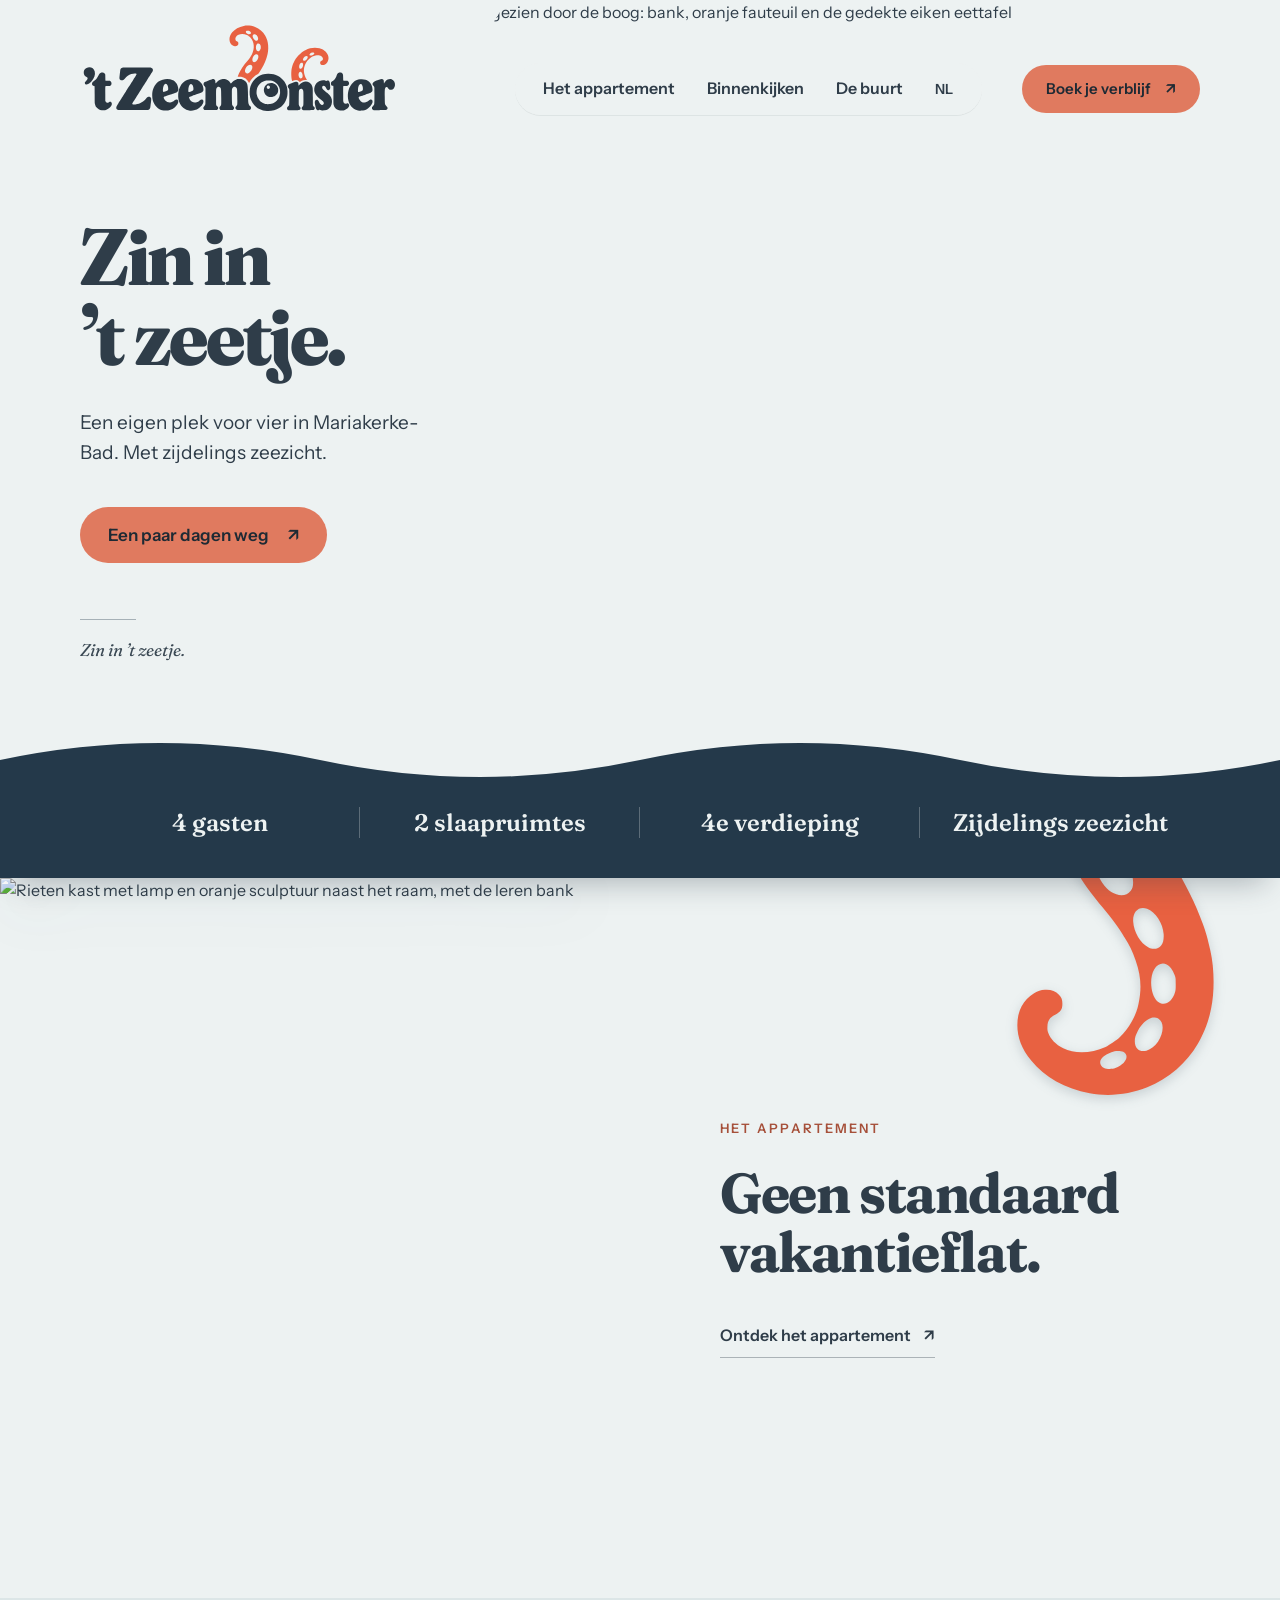
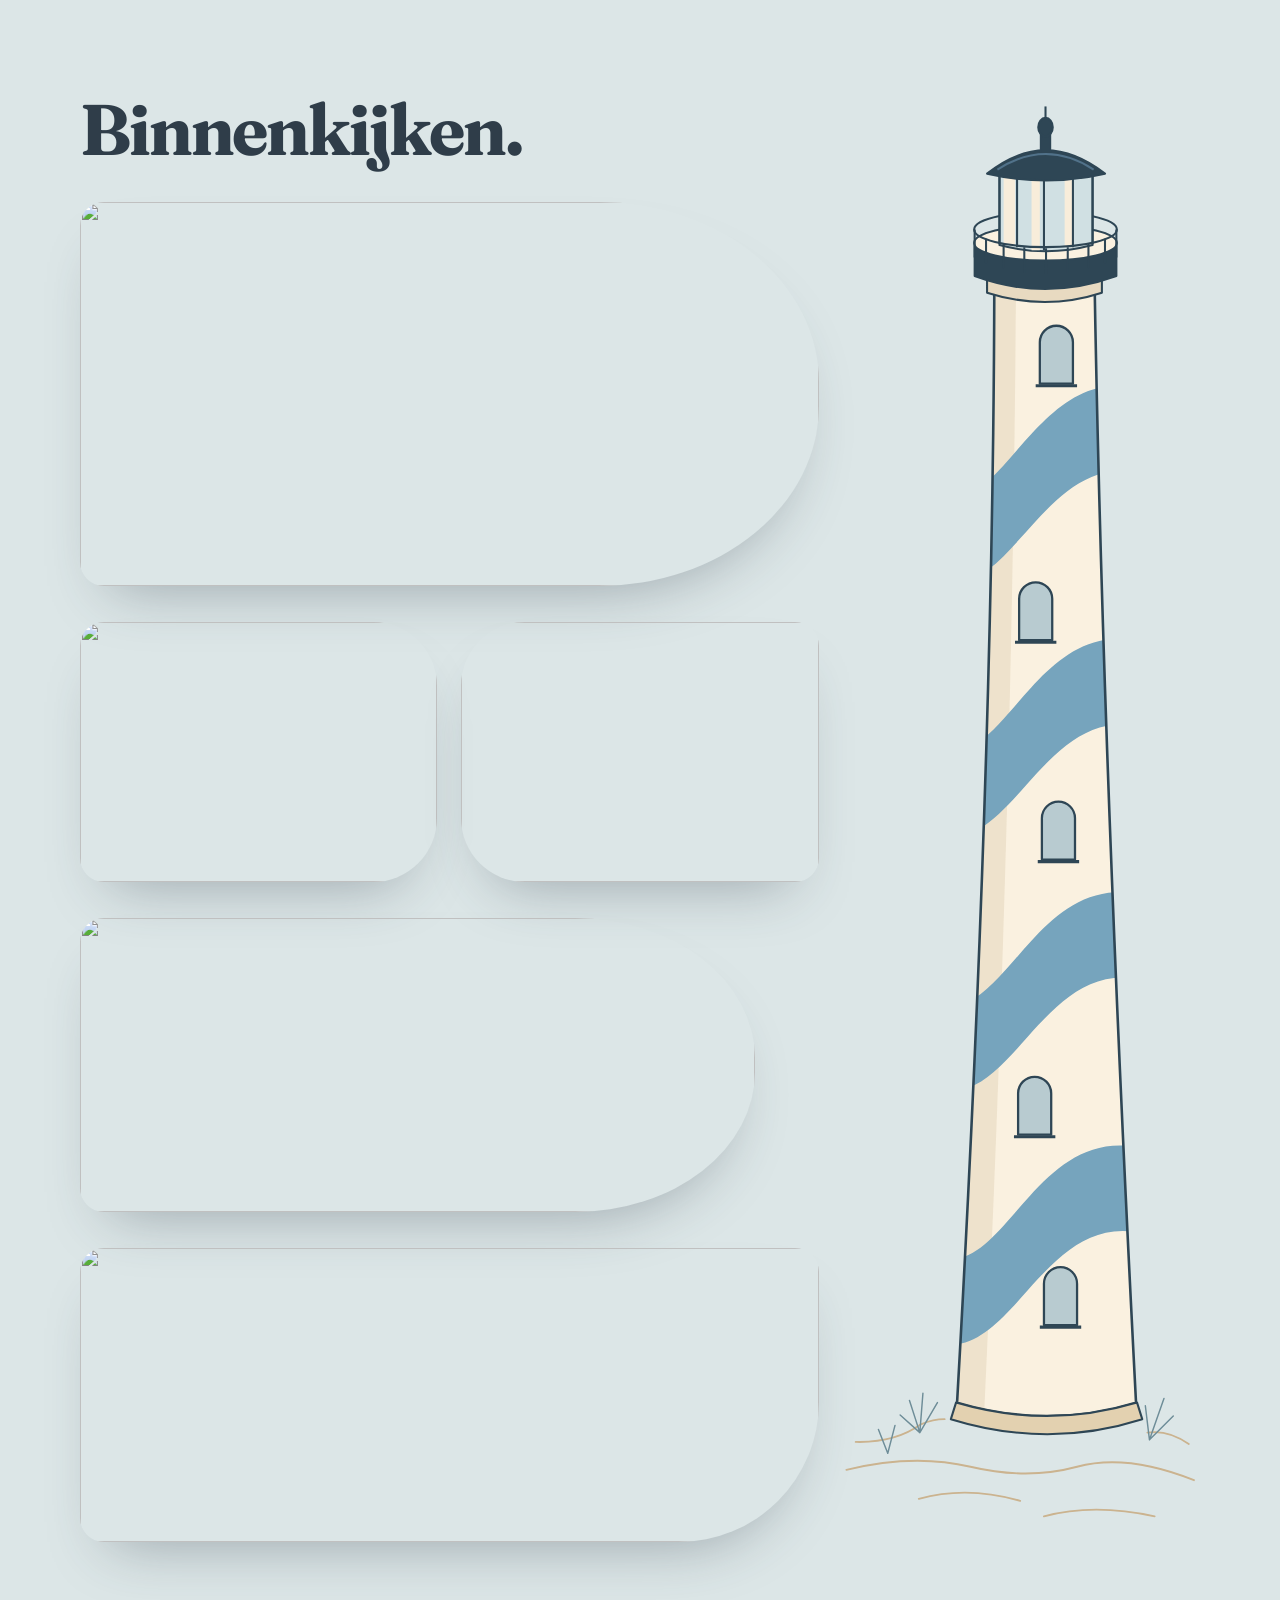
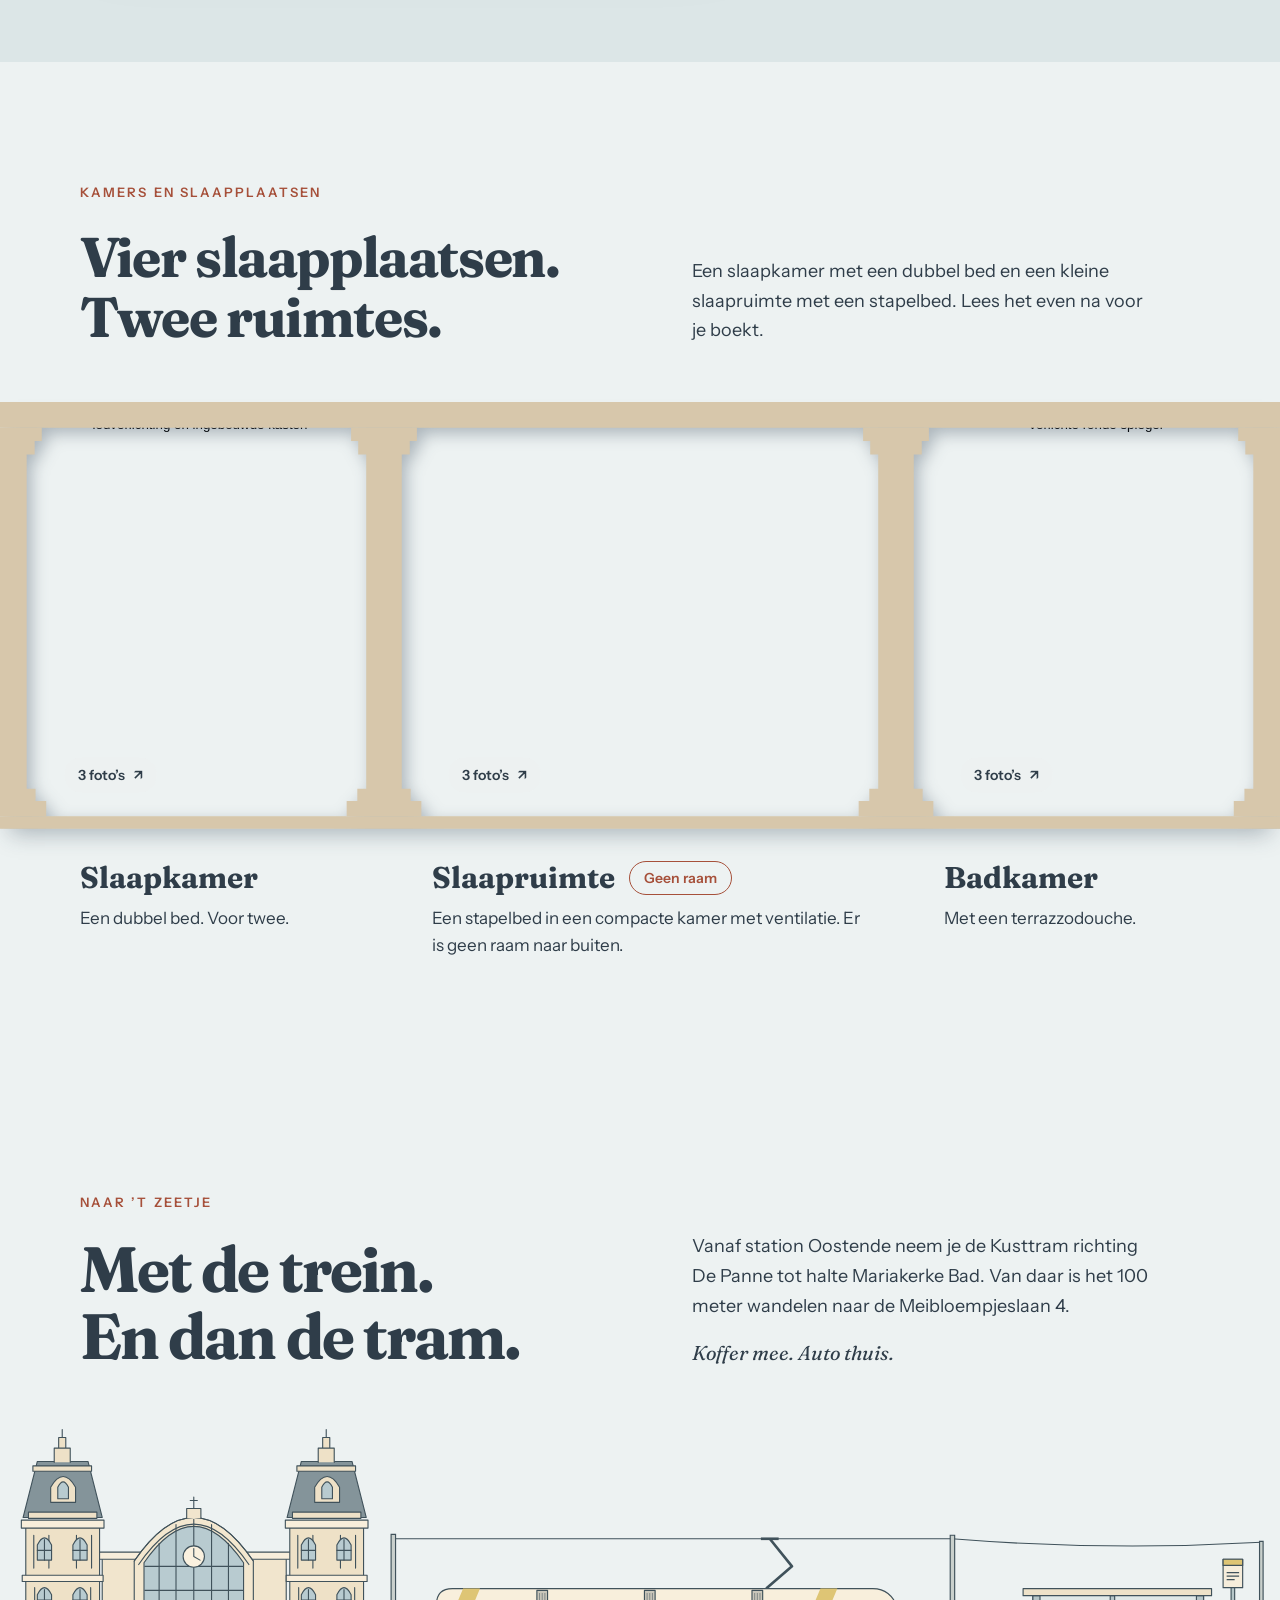
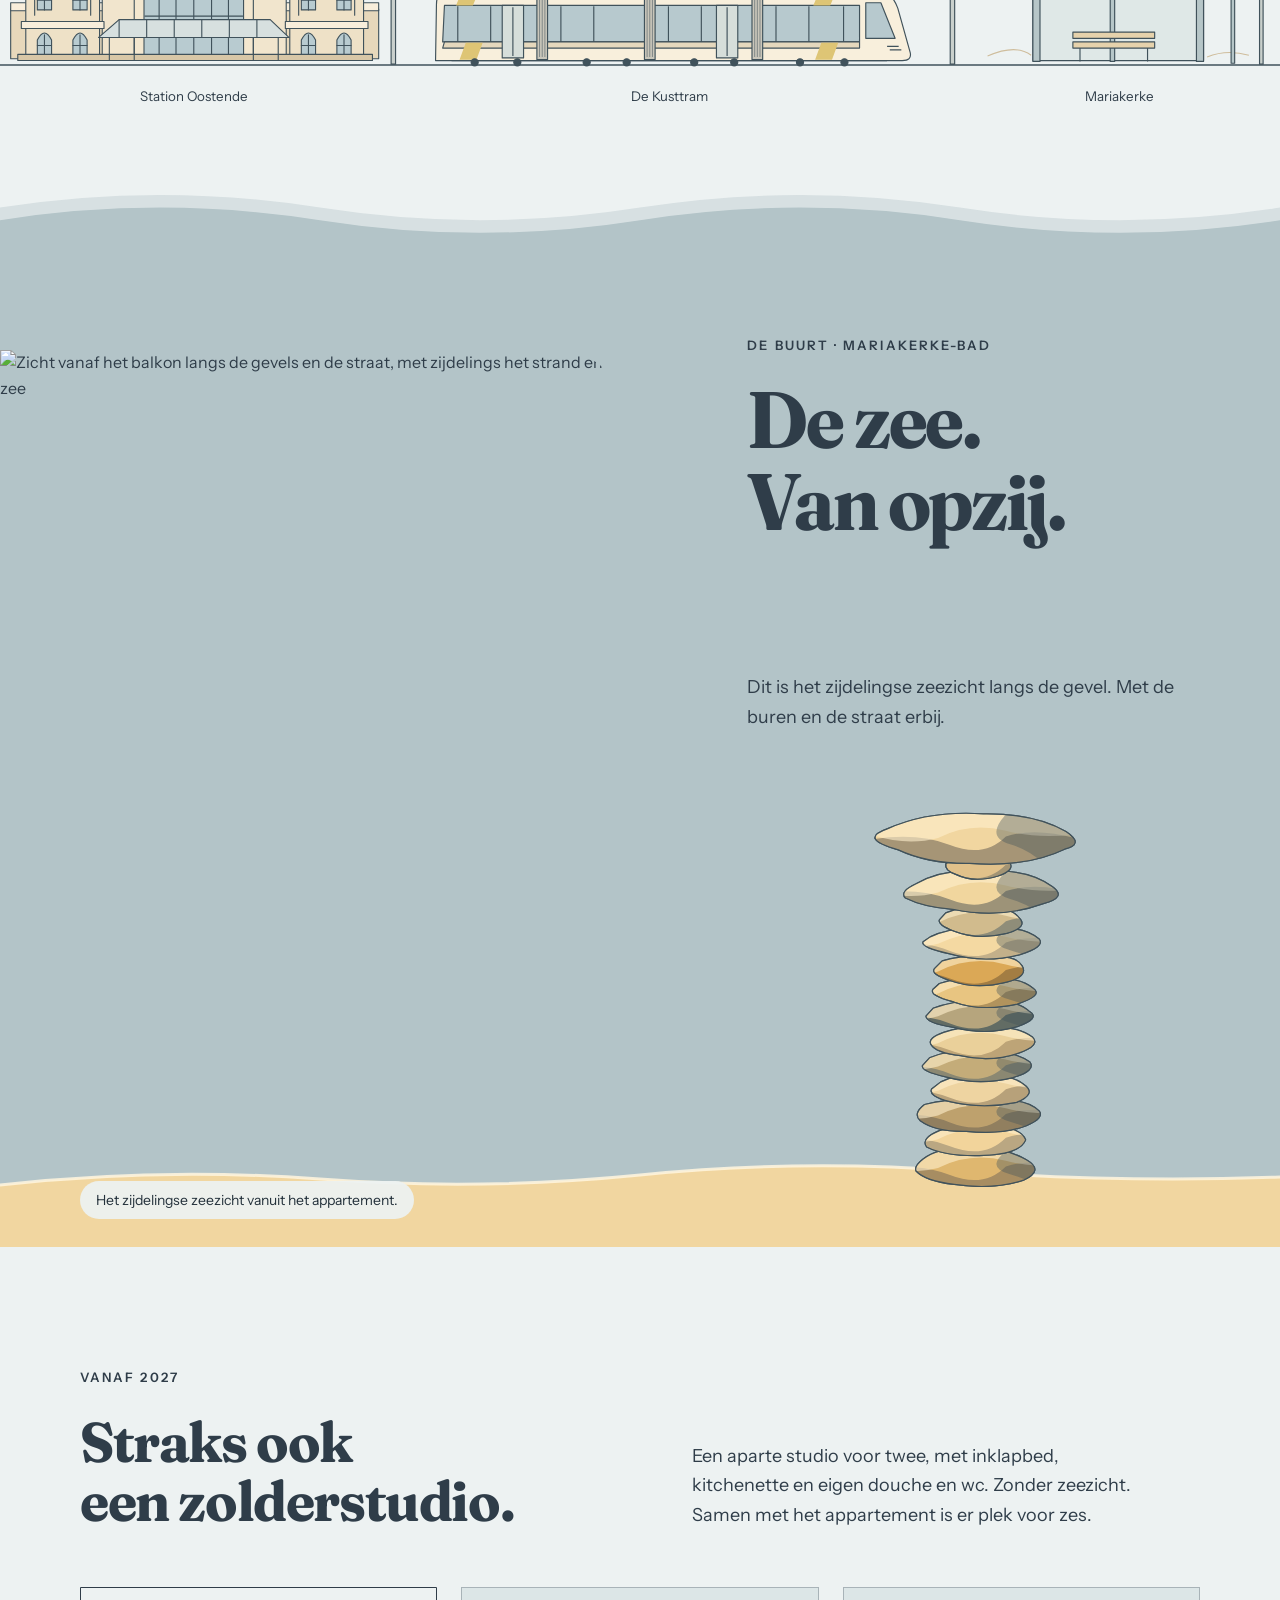
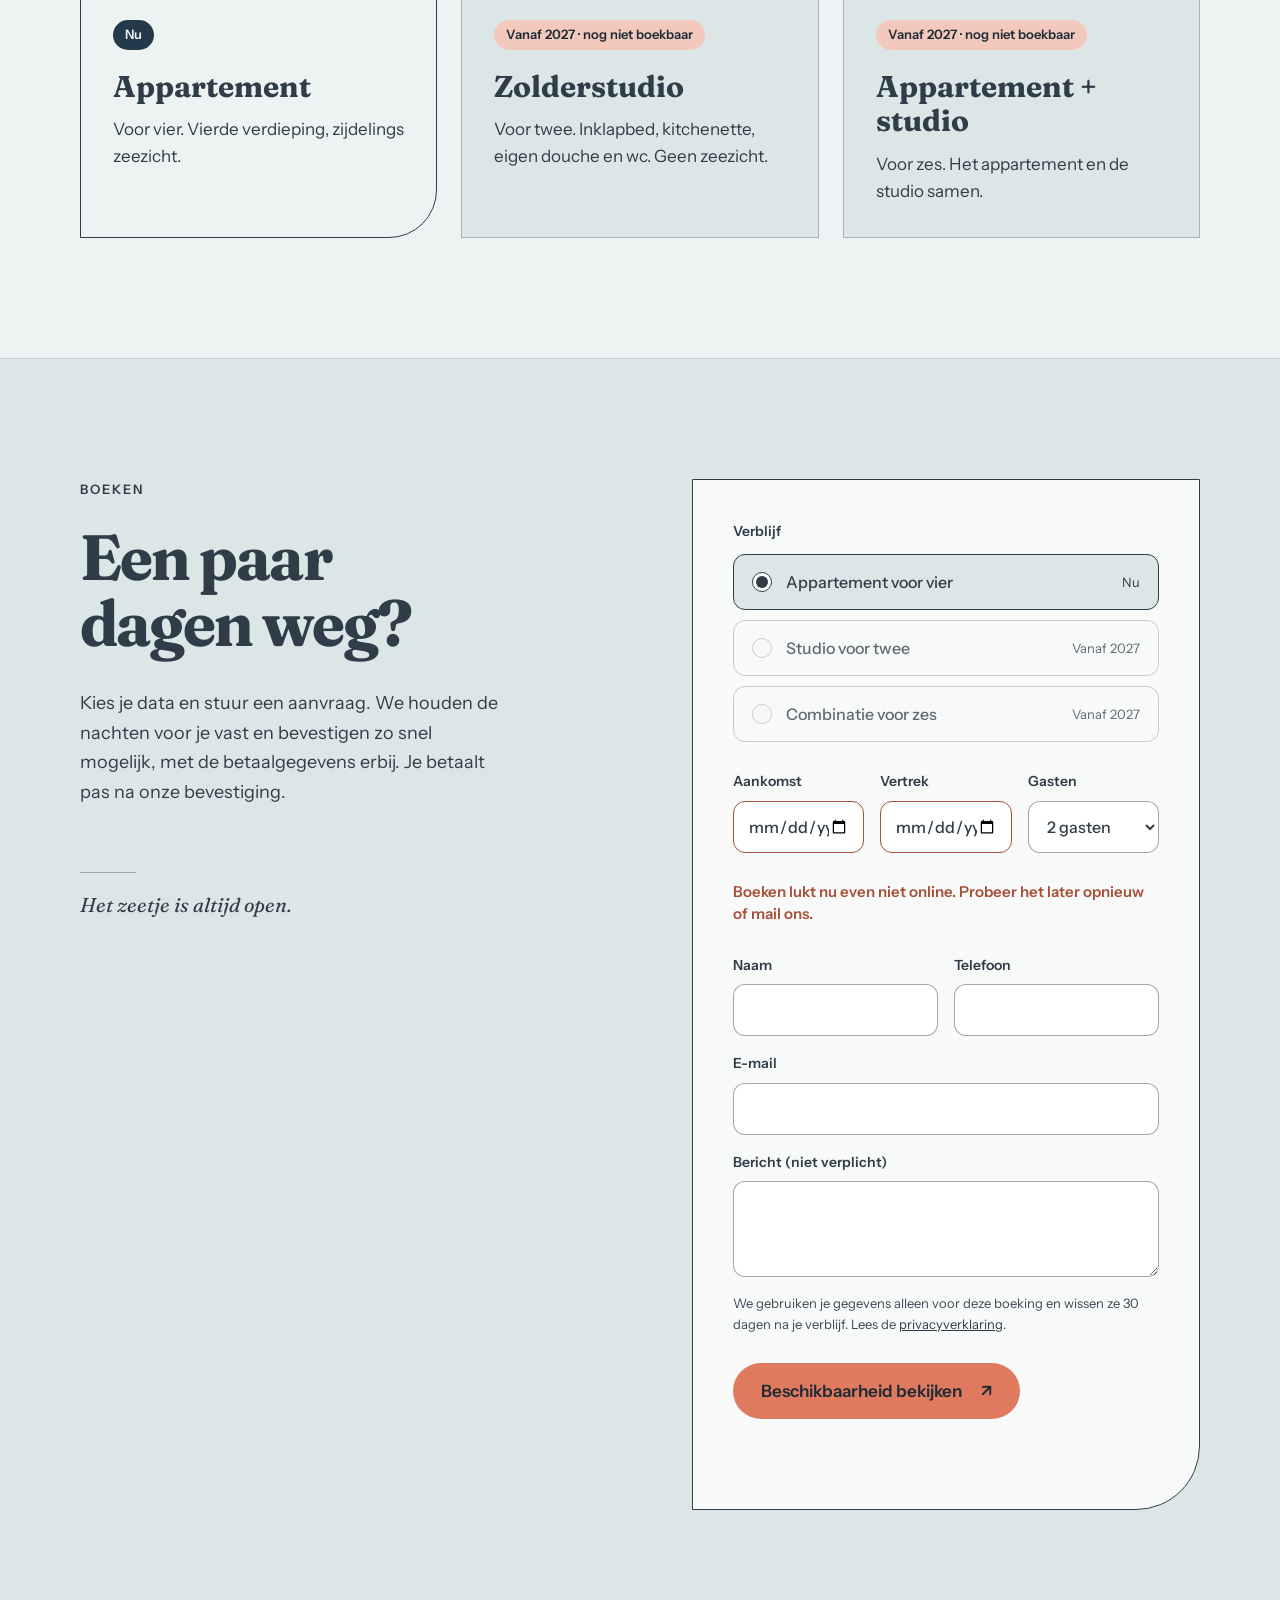
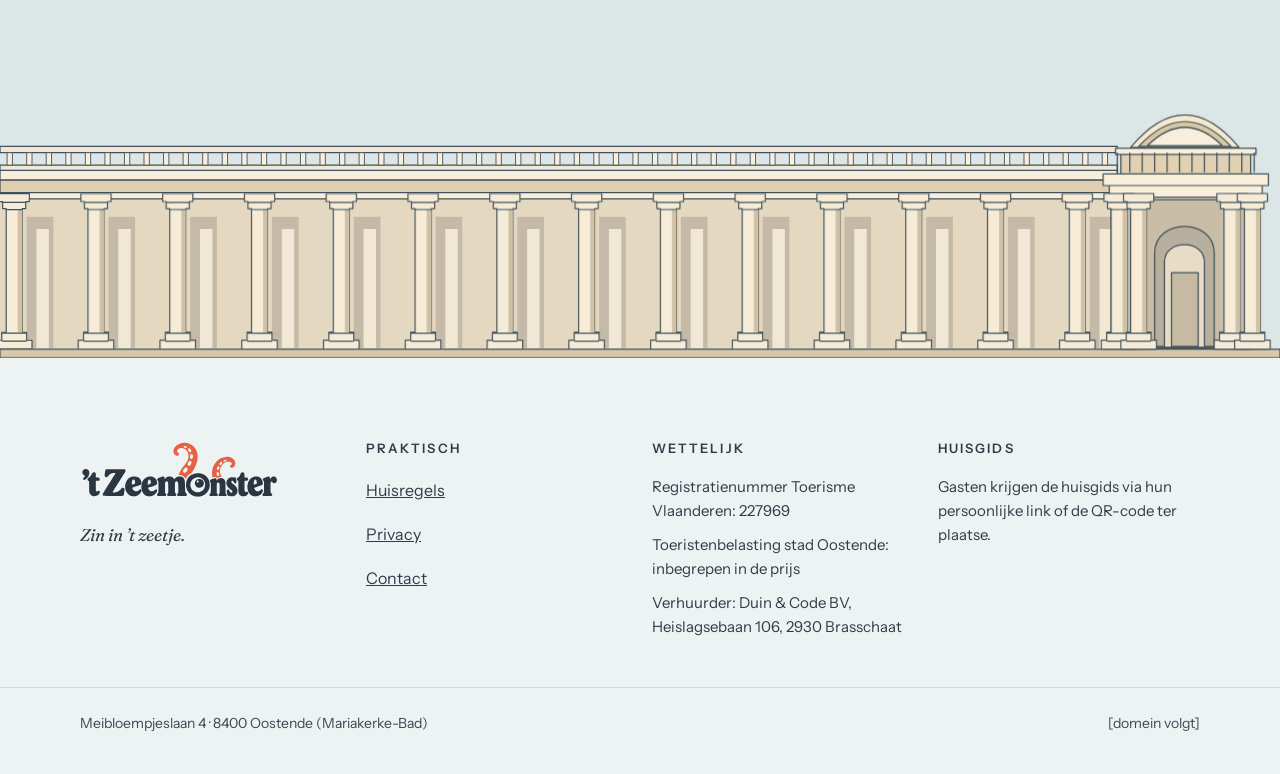
==== commit 69a95865: "feat: website texts filled in (v0.4.1) - Registration number, landlord, company number and contact a" ====
--- a/custom_components/gastpagina/site/index.html
+++ b/custom_components/gastpagina/site/index.html
@@ -459,9 +459,9 @@
 </nav>
 <div style="display: flex; flex-direction: column; gap: 10px; font-size: 15px">
 <p style="margin: 0 0 6px; font-size: 13px; font-weight: 600; letter-spacing: .16em; text-transform: uppercase">Wettelijk</p>
-<p style="margin: 0">Registratienummer Toerisme Vlaanderen: [in te vullen]</p>
-<p style="margin: 0">Toeristenbelasting stad Oostende: [in te vullen]</p>
-<p style="margin: 0">Verhuurder: [naam en adres in te vullen]</p>
+<p style="margin: 0">Registratienummer Toerisme Vlaanderen: 227969</p>
+<p style="margin: 0">Toeristenbelasting stad Oostende: inbegrepen in de prijs</p>
+<p style="margin: 0">Verhuurder: Duin &amp; Code BV, Heislagsebaan 106, 2930 Brasschaat</p>
 </div>
 <div style="display: flex; flex-direction: column; gap: 10px; font-size: 15px">
 <p style="margin: 0 0 6px; font-size: 13px; font-weight: 600; letter-spacing: .16em; text-transform: uppercase">Huisgids</p>
